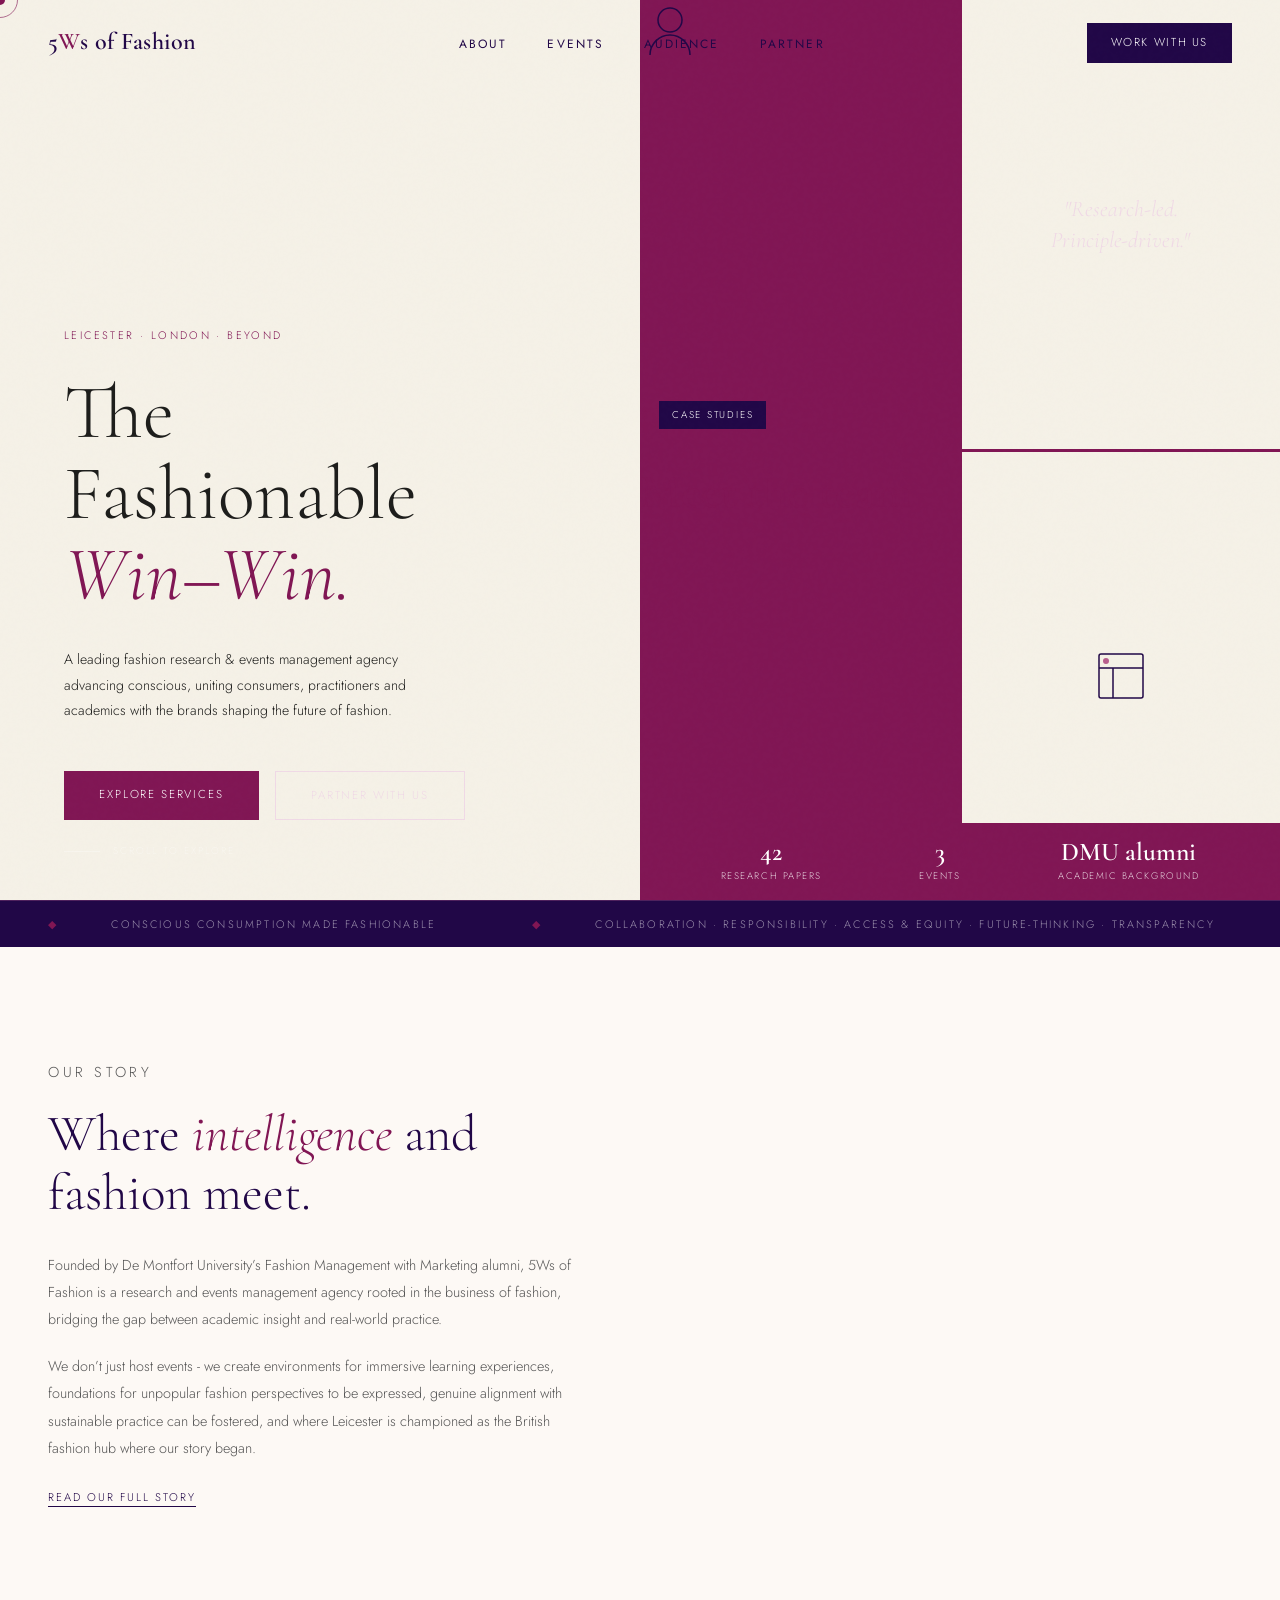
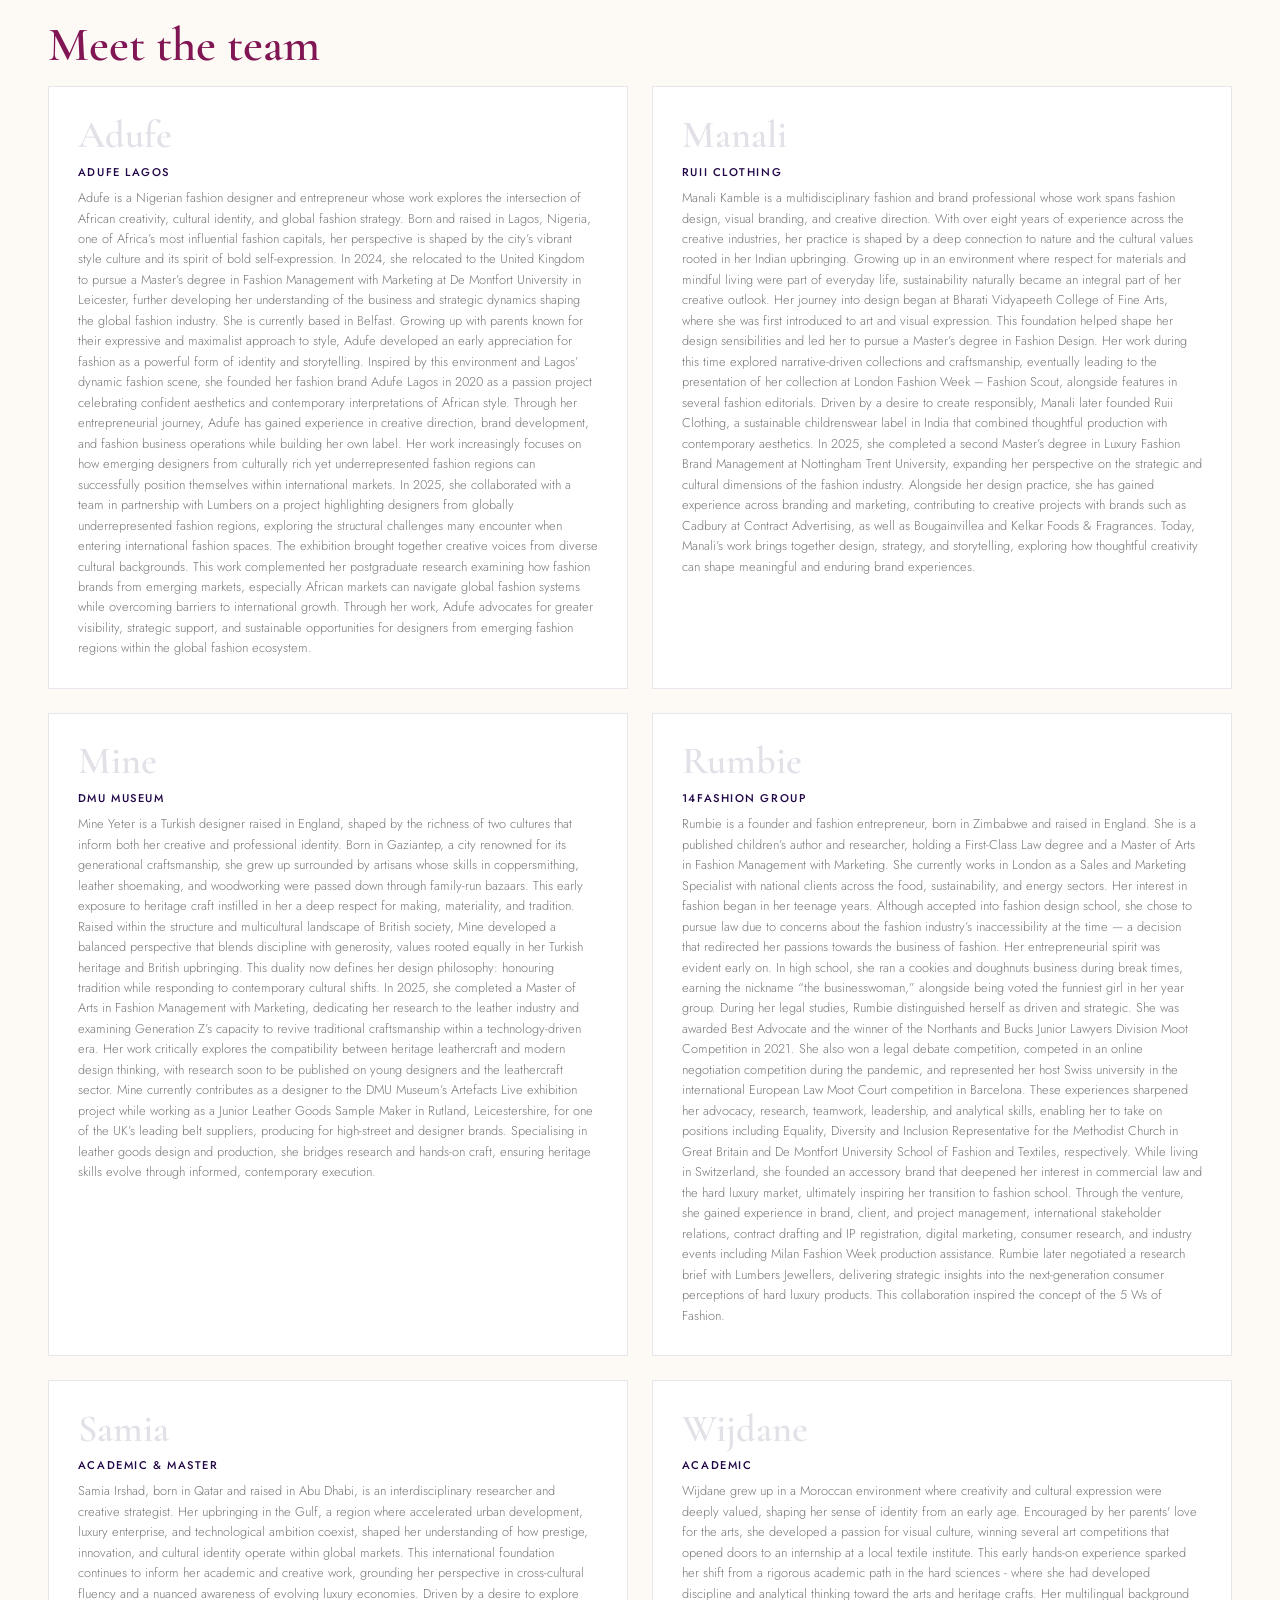
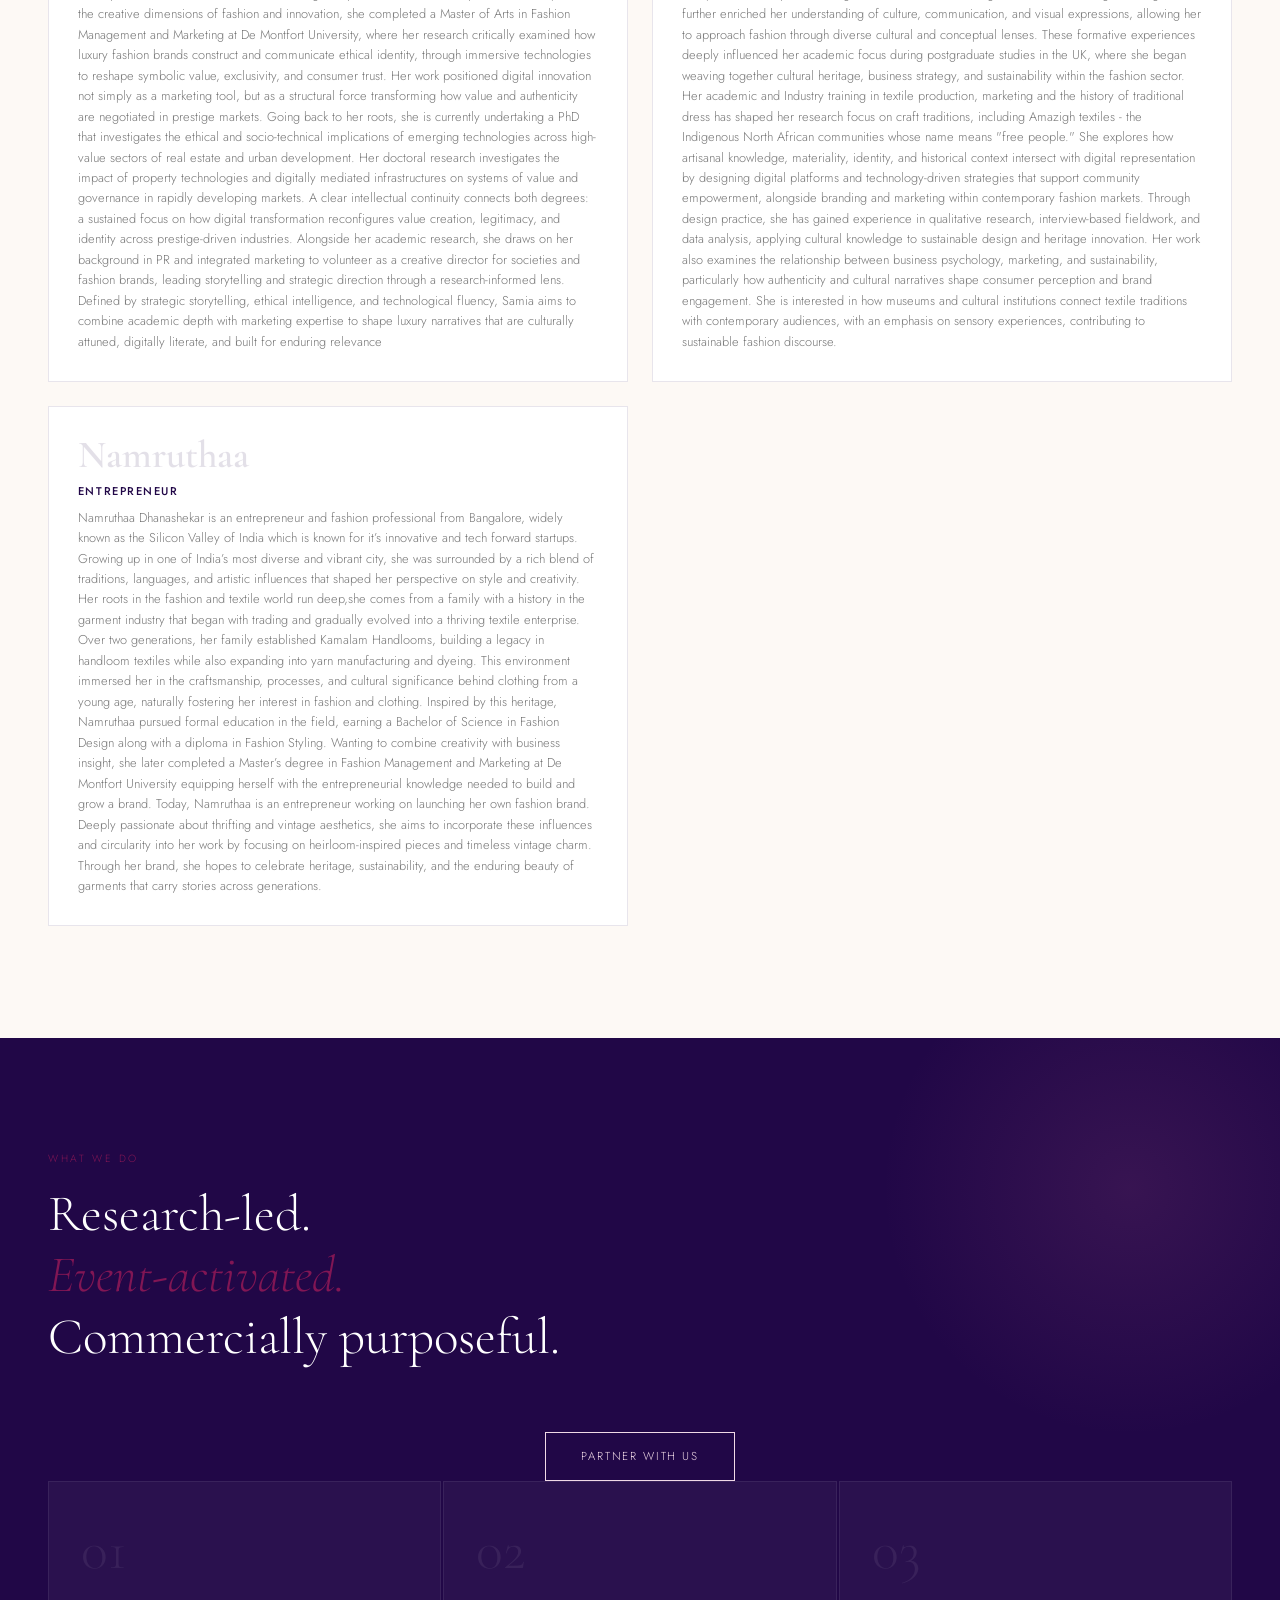
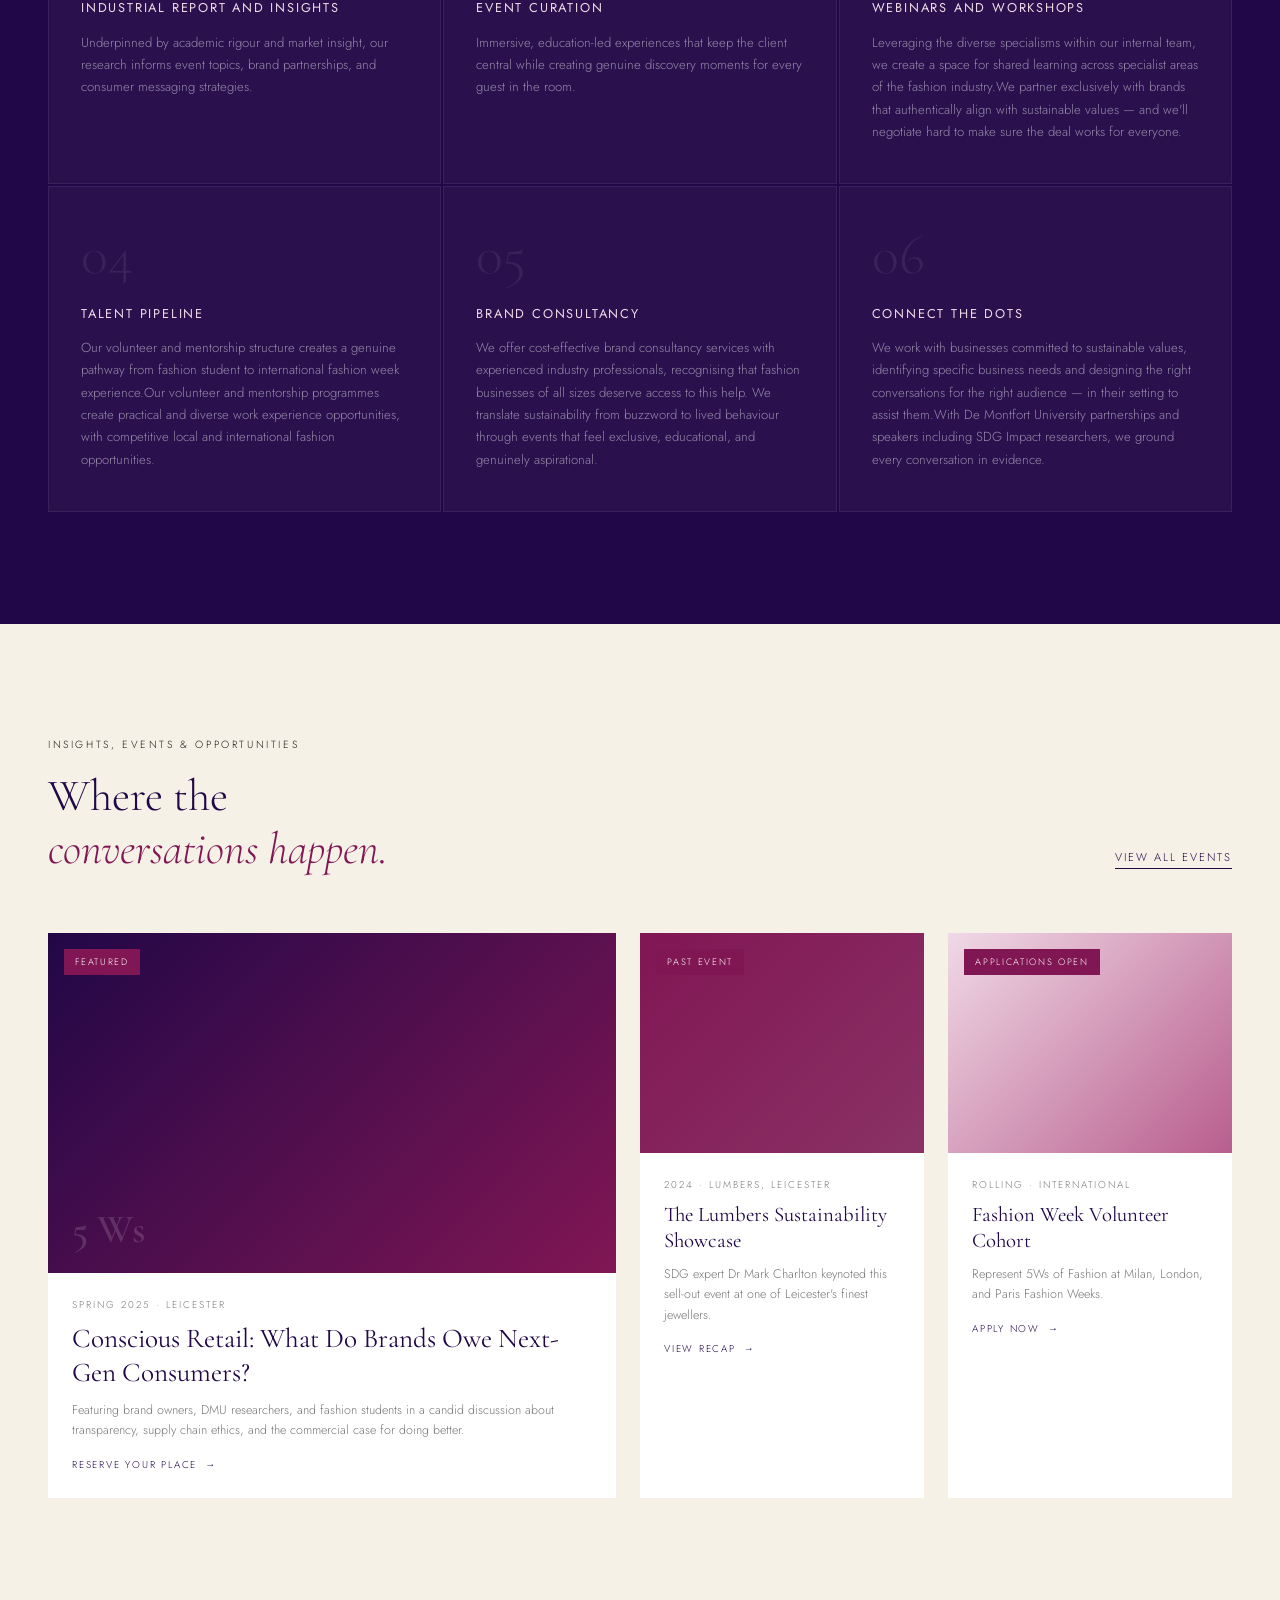
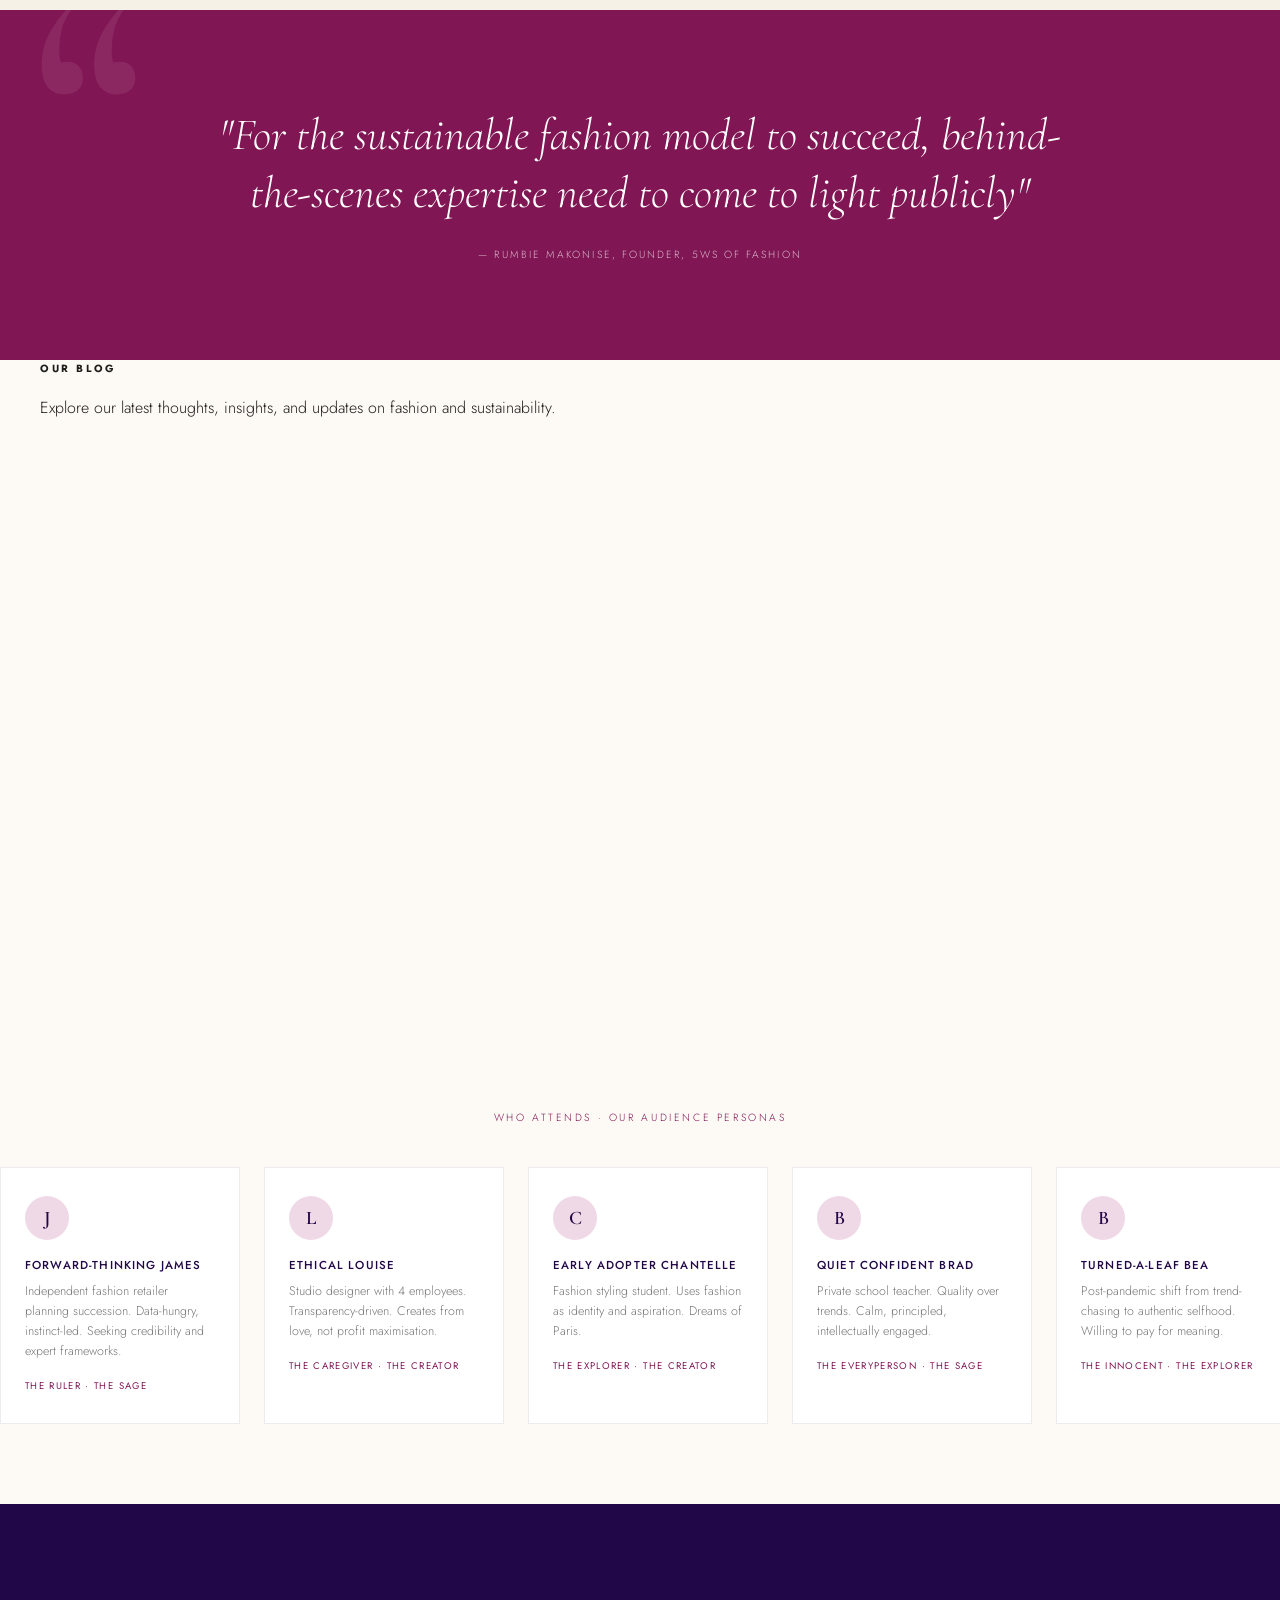
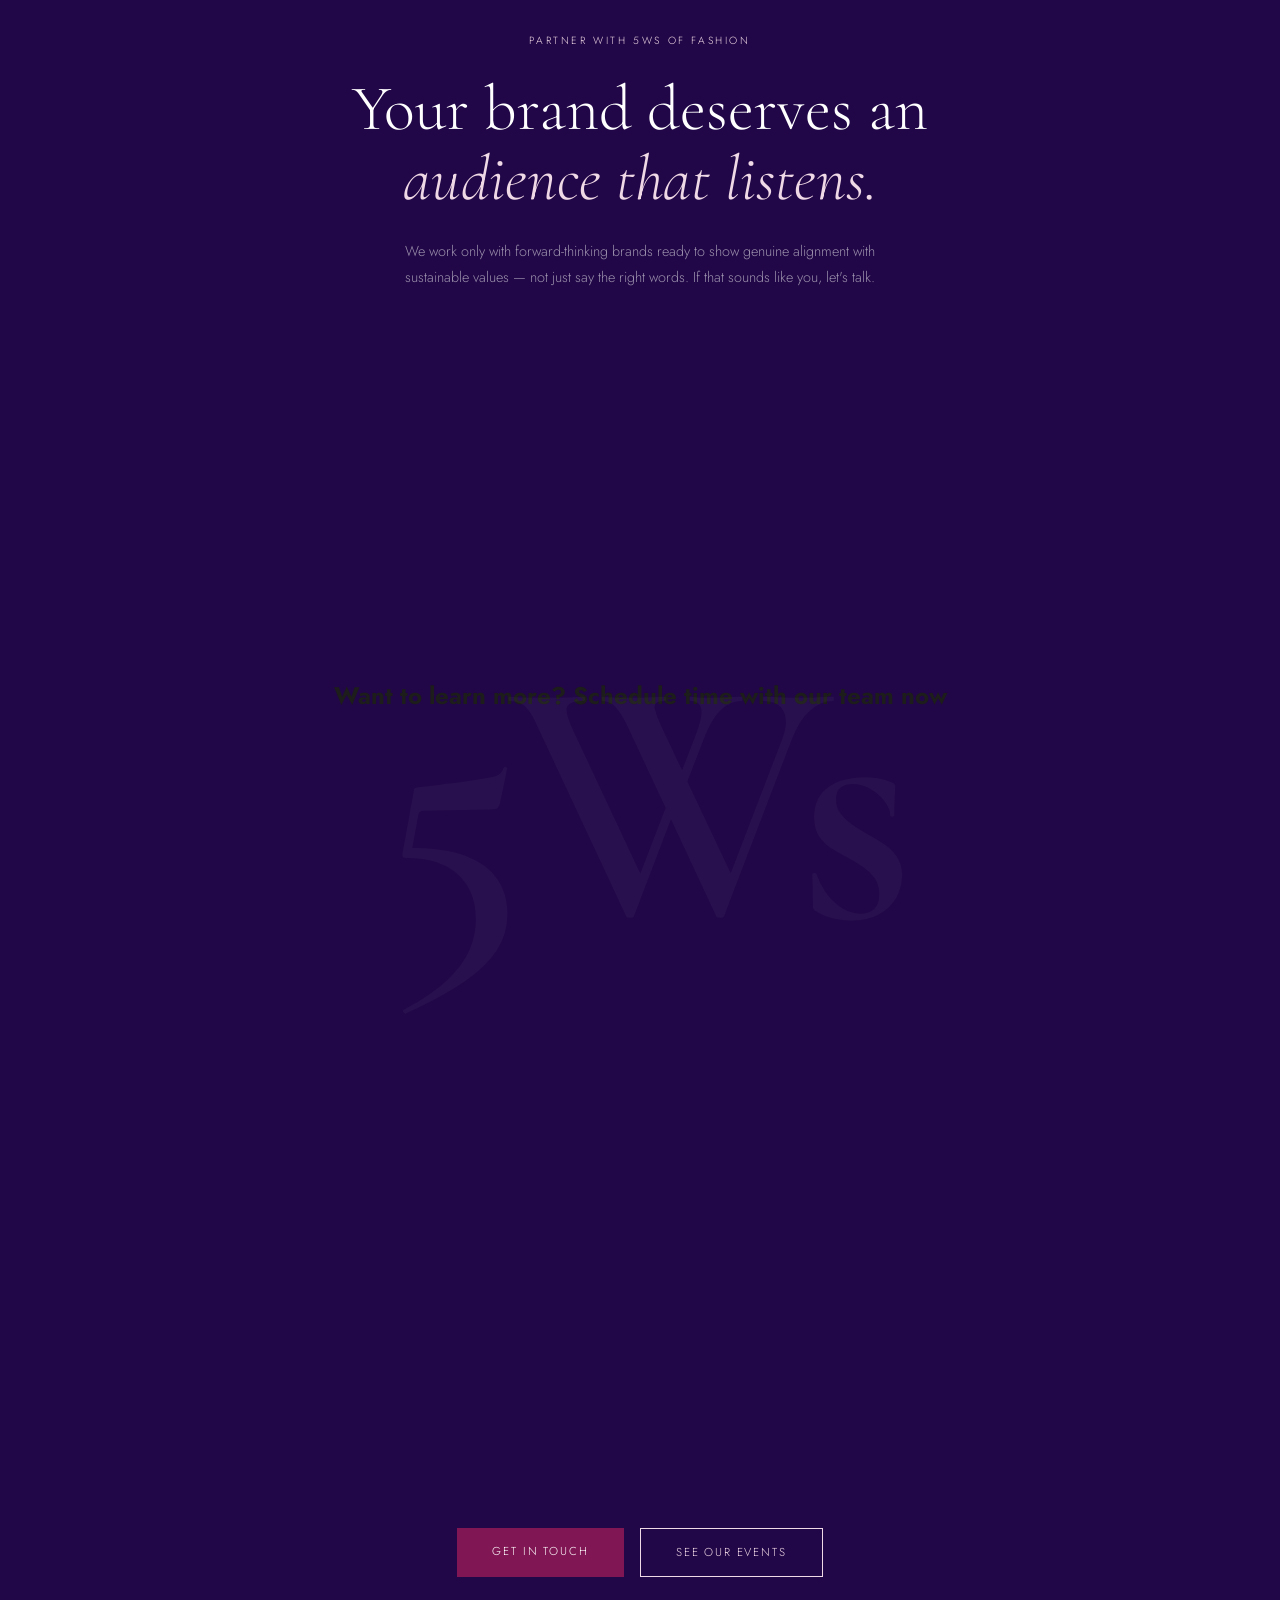
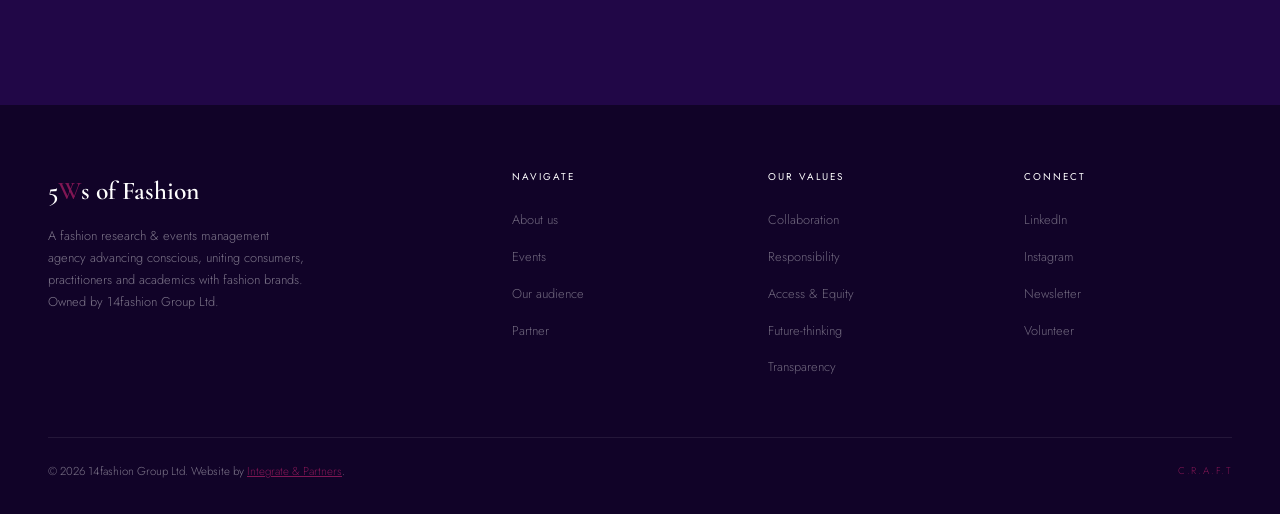
==== index.html @ 310a1c56 "-ADDED: index with images" ====
<!DOCTYPE html>
<html lang="en">
<head>
<meta charset="UTF-8">
<meta name="viewport" content="width=device-width, initial-scale=1.0">
<title>5Ws of Fashion — The Fashionable Win-Win</title>
<link rel="preconnect" href="https://fonts.googleapis.com">
<link rel="preconnect" href="https://fonts.gstatic.com" crossorigin>
<link href="https://fonts.googleapis.com/css2?family=Cormorant+Garamond:ital,wght@0,300;0,400;0,600;1,300;1,400;1,600&family=Jost:wght@200;300;400;500&display=swap" rel="stylesheet">

<style>
  /* ─── TOKENS ─────────────────────────────────────────── */
  :root {
    --navy:   #210747;
    --pink:   #811654;
    --blush:  #f0d9e6;
    --cream:  #f5f1e7;
    --ivory:  #fdf9f5;
    --charcoal: #1d1d1b;
    --mid:    #7a7a7a;
    --white:  #ffffff;

    --font-display: 'Cormorant Garamond', Georgia, serif;
    --font-body:    'Jost', sans-serif;

    --ease-out: cubic-bezier(0.16, 1, 0.3, 1);
  }

  /* ─── RESET & BASE ───────────────────────────────────── */
  *, *::before, *::after { box-sizing: border-box; margin: 0; padding: 0; }
  html { scroll-behavior: smooth; }

  body {
    background: var(--ivory);
    color: var(--charcoal);
    font-family: var(--font-body);
    font-weight: 300;
    line-height: 1.7;
    overflow-x: hidden;
  }

  /* ─── CURSOR ─────────────────────────────────────────── */
  body { cursor: none; }
  .cursor {
    position: fixed; top: 0; left: 0; pointer-events: none; z-index: 9999;
    width: 10px; height: 10px; border-radius: 50%;
    background: var(--pink);
    transform: translate(-50%,-50%);
    transition: transform 0.08s var(--ease-out), width 0.3s, height 0.3s, background 0.3s;
  }
  .cursor-ring {
    position: fixed; top: 0; left: 0; pointer-events: none; z-index: 9998;
    width: 36px; height: 36px; border-radius: 50%;
    border: 1px solid var(--pink);
    transform: translate(-50%,-50%);
    transition: transform 0.22s var(--ease-out), width 0.3s, height 0.3s, opacity 0.3s;
    opacity: 0.6;
  }
  a:hover ~ .cursor, button:hover ~ .cursor { width: 20px; height: 20px; }

  /* ─── NAV ────────────────────────────────────────────── */
  nav {
    position: fixed; top: 0; left: 0; right: 0; z-index: 100;
    display: flex; align-items: center; justify-content: space-between;
    padding: 1.4rem 3rem;
    background: transparent;
    transition: background 0.5s, padding 0.4s;
  }
  nav.scrolled {
    background: rgba(247,243,238,0.92);
    backdrop-filter: blur(12px);
    padding: 1rem 3rem;
    border-bottom: 1px solid rgba(184,94,142,0.12);
  }
  .nav-logo {
    font-family: var(--font-display);
    font-size: 1.5rem;
    font-weight: 600;
    color: var(--navy);
    letter-spacing: 0.02em;
    text-decoration: none;
    cursor: none;
  }
  .nav-logo span { color: var(--pink); }
  .nav-links {
    display: flex; gap: 2.5rem; list-style: none;
  }
  .nav-links a {
    font-size: 0.75rem;
    font-weight: 400;
    letter-spacing: 0.18em;
    text-transform: uppercase;
    color: var(--navy);
    text-decoration: none;
    cursor: none;
    position: relative;
    padding-bottom: 2px;
  }
  .nav-links a::after {
    content: '';
    position: absolute; bottom: 0; left: 0;
    width: 0; height: 1px;
    background: var(--pink);
    transition: width 0.35s var(--ease-out);
  }
  .nav-links a:hover::after { width: 100%; }
  .nav-cta {
    font-size: 0.72rem; letter-spacing: 0.14em; text-transform: uppercase;
    color: var(--white); background: var(--navy);
    padding: 0.65rem 1.5rem;
    border: none; cursor: none;
    transition: background 0.3s;
    text-decoration: none;
  }
  .nav-cta:hover { background: var(--pink); }

  /* ─── HERO ───────────────────────────────────────────── */
  .hero {
    min-height: 100svh;
    display: grid;
    grid-template-columns: 1fr 1fr;
    position: relative;
    overflow: hidden;
  }

  .hero-left {
    background: var(--cream);
    display: flex; flex-direction: column;
    justify-content: flex-end;
    padding: 6rem 4rem 5rem;
    position: relative;
    overflow: hidden;
  }
  /*.hero-left::before {
    content: '';
    position: absolute; top: -60px; right: -60px;
    width: 340px; height: 340px; border-radius: 50%;
    background: rgba(184,94,142,0.22);
    pointer-events: none;
  }
  .hero-left::after {
    content: '';
    position: absolute; bottom: 120px; left: -40px;
    width: 200px; height: 200px; border-radius: 50%;
    background: var(--cream);
    pointer-events: none;
  }*/

  .hero-tag {
    font-size: 0.68rem; letter-spacing: 0.22em; text-transform: uppercase;
    color: var(--pink); margin-bottom: 1.8rem;
    opacity: 0; animation: fadeUp 0.9s 0.3s var(--ease-out) forwards;
  }

  .hero-headline {
    font-family: var(--font-display);
    font-size: clamp(3.2rem, 6vw, 5.5rem);
    font-weight: 300;
    line-height: 1.05;
    color: var(--charcoal);
    margin-bottom: 2rem;
    opacity: 0; animation: fadeUp 0.9s 0.5s var(--ease-out) forwards;
  }
  .hero-headline em {
    font-style: italic; color: var(--pink);
    display: block;
  }

  .hero-desc {
    font-size: 0.88rem; color: var(--charcoal);
    max-width: 360px; line-height: 1.8;
    margin-bottom: 3rem;
    opacity: 0; animation: fadeUp 0.9s 0.7s var(--ease-out) forwards;
  }

  .hero-btns {
    display: flex; gap: 1rem;
    opacity: 0; animation: fadeUp 0.9s 0.9s var(--ease-out) forwards;
  }
  .btn-primary {
    background: var(--pink); color: var(--white);
    padding: 0.85rem 2.2rem;
    font-size: 0.72rem; letter-spacing: 0.16em; text-transform: uppercase;
    border: none; cursor: none;
    transition: background 0.3s, transform 0.2s;
    text-decoration: none; display: inline-block;
  }
  .btn-primary:hover { background: #a0427a; transform: translateY(-2px); }
  .btn-ghost {
    background: transparent; color: var(--blush);
    padding: 0.85rem 2.2rem;
    font-size: 0.72rem; letter-spacing: 0.16em; text-transform: uppercase;
    border: 1px solid var(--blush); cursor: none;
    transition: border-color 0.3s, color 0.3s;
    text-decoration: none; display: inline-block;
  }
  .btn-ghost:hover { border-color: var(--pink); color: var(--pink); }

  .hero-scroll-hint {
    position: absolute; bottom: 2.5rem; left: 4rem;
    display: flex; align-items: center; gap: 0.8rem;
    font-size: 0.62rem; letter-spacing: 0.2em; text-transform: uppercase;
    color: rgba(255,255,255,0.4);
    opacity: 0; animation: fadeUp 0.8s 1.3s var(--ease-out) forwards;
  }
  .scroll-line {
    width: 36px; height: 1px; background: rgba(255,255,255,0.3);
    position: relative; overflow: hidden;
  }
  .scroll-line::after {
    content: '';
    position: absolute; top: 0; left: -100%;
    width: 100%; height: 100%; background: var(--pink);
    animation: scrollLine 1.8s 1.5s ease-in-out infinite;
  }
  @keyframes scrollLine {
    0% { left: -100%; } 50% { left: 0; } 100% { left: 100%; }
  }

  /* Hero right — editorial photo collage */
  .hero-right {
    background: var(--pink);
    position: relative;
    overflow: hidden;
    display: grid;
    grid-template-rows: 1fr 1fr;
    grid-template-columns: 1fr 1fr;
    gap: 3px;
  }
  .hero-photo {
    overflow: hidden; position: relative;
  }
  .hero-photo img {
    width: 100%; height: 100%; object-fit: cover;
    transition: transform 0.8s var(--ease-out);
  }
  .hero-photo:hover img { transform: scale(1.04); }

  /* Overlay tag on one of the hero photos */
  .hero-photo-tag {
    position: absolute; bottom: 1.2rem; left: 1.2rem;
    background: var(--navy);
    color: var(--white);
    font-size: 0.62rem; letter-spacing: 0.18em; text-transform: uppercase;
    padding: 0.35rem 0.8rem;
    pointer-events: none;
  }

  /* Stat strip across hero-right */
  .hero-stats-strip {
    position: absolute; bottom: 0; left: 0; right: 0;
    background: var(--pink);
    display: flex; justify-content: space-around;
    padding: 1rem 2rem;
    z-index: 10;
    opacity: 0; animation: fadeUp 0.8s 1.1s var(--ease-out) forwards;
  }
  .stat-item { text-align: center; }
  .stat-num {
    font-family: var(--font-display);
    font-size: 1.6rem; font-weight: 600; color: var(--white);
    line-height: 1;
  }
  .stat-label {
    font-size: 0.6rem; letter-spacing: 0.16em; text-transform: uppercase;
    color: rgba(255,255,255,0.8); margin-top: 0.2rem;
  }

  /* ─── TICKER ─────────────────────────────────────────── */
  .ticker-wrap {
    background: var(--navy); padding: 0.85rem 0;
    overflow: hidden; border-top: 1px solid rgba(184,94,142,0.3);
  }
  .ticker {
    display: flex; gap: 0;
    animation: ticker 28s linear infinite;
    width: max-content;
  }
  .ticker-item {
    white-space: nowrap;
    font-size: 0.68rem; letter-spacing: 0.2em; text-transform: uppercase;
    color: rgba(255,255,255,0.55);
    padding: 0 3rem;
  }
  .ticker-item span { color: var(--pink); margin-right: 3rem; }
  @keyframes ticker { 0% { transform: translateX(0); } 100% { transform: translateX(-50%); } }

  /* ─── ABOUT / CRAFT VALUES ───────────────────────────── */
  .section { padding: 7rem 3rem; }
  .section-inner { max-width: 1200px; margin: 0 auto; }

  .section-label {
    font-size: 0.65rem; letter-spacing: 0.25em; text-transform: uppercase;
    color: var(--charcoal); margin-bottom: 1rem;
  }

  .about-grid {
    display: grid; grid-template-columns: 1fr 1fr;
    gap: 6rem; align-items: center;
  }
  .about-text h2 {
    font-family: var(--font-display);
    font-size: clamp(2.4rem, 4vw, 3.6rem);
    font-weight: 300; line-height: 1.15;
    color: var(--navy); margin-bottom: 1.8rem;
  }
  .about-text h2 em { font-style: italic; color: var(--pink); }
  .about-text p {
    font-size: 0.9rem; color: #555; line-height: 1.9;
    margin-bottom: 1.2rem;
  }
  .about-link {
    font-size: 0.7rem; letter-spacing: 0.18em; text-transform: uppercase;
    color: var(--navy); text-decoration: none; cursor: none;
    border-bottom: 1px solid var(--navy); padding-bottom: 1px;
    transition: color 0.3s, border-color 0.3s;
  }
  .about-link:hover { color: var(--pink); border-color: var(--pink); }

  /* CRAFT pillars */
  .craft-pillars {
    display: grid; grid-template-columns: 1fr 1fr; gap: 1.5rem;
  }
  .craft-pill {
    padding: 1.8rem;
    border: 1px solid rgba(33,7,71,0.1);
    position: relative; overflow: hidden;
    transition: border-color 0.3s, transform 0.3s;
    background: var(--white);
  }
  .craft-pill::before {
    content: '';
    position: absolute; top: 0; left: 0;
    width: 3px; height: 100%;
    background: var(--pink);
    transform: scaleY(0); transform-origin: top;
    transition: transform 0.4s var(--ease-out);
  }
  .craft-pill:hover { border-color: var(--pink); transform: translateY(-4px); }
  .craft-pill:hover::before { transform: scaleY(1); }
  .craft-letter {
    font-family: var(--font-display);
    font-size: 2.4rem; font-weight: 600;
    color: var(--navy); opacity: 0.12;
    line-height: 1;
    margin-bottom: 0.5rem;
  }
  .craft-title {
    font-size: 0.7rem; letter-spacing: 0.14em; text-transform: uppercase;
    color: var(--navy); margin-bottom: 0.4rem; font-weight: 500;
  }
  .craft-desc {
    font-size: 0.8rem; color: #777; line-height: 1.6;
  }

  /* ─── WHAT WE DO (dark section) ──────────────────────── */
  .dark-section {
    background: var(--navy);
    padding: 7rem 3rem;
    position: relative; overflow: hidden;
  }
  .dark-section::before {
    content: '';
    position: absolute; top: -100px; right: -100px;
    width: 500px; height: 500px; border-radius: 50%;
    background: radial-gradient(circle, rgba(184,94,142,0.15) 0%, transparent 70%);
    pointer-events: none;
  }
  .dark-inner { max-width: 1200px; margin: 0 auto; }
  .dark-section .section-label { color: var(--pink); }

  .dark-section h2 {
    font-family: var(--font-display);
    font-size: clamp(2.2rem, 4vw, 3.5rem);
    font-weight: 300; color: var(--white);
    margin-bottom: 4rem; max-width: 600px; line-height: 1.2;
  }
  .dark-section h2 em { font-style: italic; color: var(--pink); }

  .services-grid {
    display: grid; grid-template-columns: repeat(3, 1fr); gap: 2px;
  }
  .service-card {
    background: rgba(255,255,255,0.04);
    padding: 2.5rem 2rem;
    border: 1px solid rgba(255,255,255,0.07);
    transition: background 0.3s;
    position: relative; overflow: hidden;
    cursor: none;
  }
  .service-card:hover { background: rgba(184,94,142,0.12); }
  .service-num {
    font-family: var(--font-display);
    font-size: 3.5rem; font-weight: 300;
    color: rgba(255,255,255,0.07); line-height: 1;
    margin-bottom: 1.2rem;
  }
  .service-title {
    font-size: 0.8rem; letter-spacing: 0.14em; text-transform: uppercase;
    color: var(--blush); margin-bottom: 0.8rem; font-weight: 400;
  }
  .service-desc {
    font-size: 0.82rem; color: rgba(255,255,255,0.5); line-height: 1.7;
  }

  /* ─── EVENTS SECTION ─────────────────────────────────── */
  .events-section { padding: 7rem 3rem; background: var(--cream); }
  .events-inner { max-width: 1200px; margin: 0 auto; }

  .events-header {
    display: flex; justify-content: space-between; align-items: flex-end;
    margin-bottom: 3.5rem;
  }
  .events-header h2 {
    font-family: var(--font-display);
    font-size: clamp(2.2rem, 3.5vw, 3rem);
    font-weight: 300; color: var(--navy); line-height: 1.2;
  }
  .events-header h2 em { font-style: italic; color: var(--pink); }

  .events-grid { display: grid; grid-template-columns: 2fr 1fr 1fr; gap: 1.5rem; }

  .event-card {
    background: var(--white);
    overflow: hidden;
    transition: transform 0.4s var(--ease-out), box-shadow 0.4s;
    cursor: none;
    position: relative;
  }
  .event-card:hover { transform: translateY(-6px); box-shadow: 0 24px 60px rgba(33,7,71,0.12); }
  .event-card-img {
    height: 220px; overflow: hidden;
    background: linear-gradient(135deg, var(--blush) 0%, var(--cream) 100%);
    position: relative;
  }
  .event-card-img img { width: 100%; height: 100%; object-fit: cover; display: block; }

  /* Placeholder gradient images for cards without real photos */
  .event-img-placeholder {
    width: 100%; height: 100%;
    display: flex; align-items: center; justify-content: center;
  }
  .event-img-placeholder svg { opacity: 0.2; }

  .event-card:first-child .event-card-img { height: 340px; }

  .event-badge {
    position: absolute; top: 1rem; left: 1rem;
    background: var(--pink); color: var(--white);
    font-size: 0.58rem; letter-spacing: 0.18em; text-transform: uppercase;
    padding: 0.3rem 0.7rem;
  }
  .event-card-body { padding: 1.5rem; }
  .event-date {
    font-size: 0.62rem; letter-spacing: 0.2em; text-transform: uppercase;
    color: var(--mid); margin-bottom: 0.5rem;
  }
  .event-title {
    font-family: var(--font-display);
    font-size: 1.3rem; font-weight: 400;
    color: var(--navy); margin-bottom: 0.6rem; line-height: 1.25;
  }
  .event-card:first-child .event-title { font-size: 1.7rem; }
  .event-desc {
    font-size: 0.78rem; color: #777; line-height: 1.65;
    margin-bottom: 1rem;
  }
  .event-link {
    font-size: 0.62rem; letter-spacing: 0.18em; text-transform: uppercase;
    color: var(--navy); text-decoration: none; cursor: none;
    display: flex; align-items: center; gap: 0.5rem;
    transition: color 0.3s;
  }
  .event-link::after { content: '→'; transition: transform 0.3s; }
  .event-link:hover { color: var(--pink); }
  .event-link:hover::after { transform: translateX(4px); }

  /* ─── AUDIENCE / QUOTE STRIP ─────────────────────────── */
  .quote-section {
    padding: 6rem 3rem;
    background: var(--pink);
    text-align: center;
    position: relative; overflow: hidden;
  }
  .quote-section::before {
    content: '\201C';
    font-family: var(--font-display);
    font-size: 20rem; font-weight: 600;
    color: rgba(255,255,255,0.08);
    position: absolute; top: -4rem; left: 2rem;
    line-height: 1; pointer-events: none;
  }
  .quote-text {
    font-family: var(--font-display);
    font-size: clamp(1.8rem, 3.5vw, 2.8rem);
    font-weight: 300; font-style: italic;
    color: var(--white); max-width: 860px;
    margin: 0 auto 1.5rem; line-height: 1.3;
  }
  .quote-attr {
    font-size: 0.65rem; letter-spacing: 0.2em; text-transform: uppercase;
    color: rgba(255,255,255,0.7);
  }

  /* ─── AUDIENCE PERSONAS MARQUEE ──────────────────────── */
  .personas-section { padding: 5rem 0; overflow: hidden; background: var(--ivory); }
  .personas-label {
    font-size: 0.65rem; letter-spacing: 0.25em; text-transform: uppercase;
    color: var(--pink); text-align: center; margin-bottom: 2.5rem; padding: 0 3rem;
  }
  .personas-track {
    display: flex; gap: 1.5rem;
    animation: personaScroll 22s linear infinite;
    width: max-content;
  }
  .personas-track:hover { animation-play-state: paused; }
  @keyframes personaScroll {
    0% { transform: translateX(0); } 100% { transform: translateX(-50%); }
  }
  .persona-card {
    width: 240px; flex-shrink: 0;
    background: var(--white);
    border: 1px solid rgba(33,7,71,0.08);
    padding: 1.8rem 1.5rem;
    transition: transform 0.3s, border-color 0.3s;
    cursor: none;
  }
  .persona-card:hover { transform: translateY(-4px); border-color: var(--pink); }
  .persona-icon {
    width: 44px; height: 44px; border-radius: 50%;
    background: var(--blush);
    display: flex; align-items: center; justify-content: center;
    font-family: var(--font-display); font-size: 1.2rem; font-weight: 600;
    color: var(--navy); margin-bottom: 1rem;
  }
  .persona-name {
    font-size: 0.72rem; letter-spacing: 0.1em; text-transform: uppercase;
    color: var(--navy); margin-bottom: 0.4rem; font-weight: 500;
  }
  .persona-desc { font-size: 0.78rem; color: #777; line-height: 1.6; }
  .persona-archetype {
    margin-top: 1rem; font-size: 0.6rem; letter-spacing: 0.14em;
    text-transform: uppercase; color: var(--pink); font-weight: 400;
  }

  /* ─── PARTNER CTA ────────────────────────────────────── */
  .cta-section {
    padding: 8rem 3rem;
    background: var(--navy);
    text-align: center; position: relative; overflow: hidden;
  }
  .cta-section::after {
    content: '5Ws';
    font-family: var(--font-display);
    font-size: 22rem; font-weight: 600;
    color: rgba(255,255,255,0.03);
    position: absolute; top: 50%; left: 50%;
    transform: translate(-50%,-50%);
    pointer-events: none; white-space: nowrap;
    letter-spacing: -0.05em;
  }
  .cta-label {
    font-size: 0.65rem; letter-spacing: 0.25em; text-transform: uppercase;
    color: var(--blush); margin-bottom: 1.5rem;
  }
  .cta-h2 {
    font-family: var(--font-display);
    font-size: clamp(2.5rem, 5vw, 4.5rem);
    font-weight: 300; color: var(--white);
    line-height: 1.1; margin-bottom: 1.5rem;
  }
  .cta-h2 em { font-style: italic; color: var(--blush); }
  .cta-desc {
    font-size: 0.9rem; color: rgba(255,255,255,0.55);
    max-width: 520px; margin: 0 auto 3rem; line-height: 1.8;
  }
  .cta-btns { display: flex; justify-content: center; gap: 1rem; }

  /* ─── FOOTER ─────────────────────────────────────────── */
  footer {
    background: #110328;
    padding: 4rem 3rem 2rem;
    color: rgba(255,255,255,0.45);
  }
  .footer-inner { max-width: 1200px; margin: 0 auto; }
  .footer-grid {
    display: grid; grid-template-columns: 2fr 1fr 1fr 1fr;
    gap: 3rem; margin-bottom: 3rem;
  }
  .footer-brand-name {
    font-family: var(--font-display);
    font-size: 1.6rem; font-weight: 600;
    color: var(--white); margin-bottom: 0.8rem;
  }
  .footer-brand-name span { color: var(--pink); }
  .footer-tagline { font-size: 0.8rem; line-height: 1.7; max-width: 260px; }
  .footer-col h4 {
    font-size: 0.62rem; letter-spacing: 0.2em; text-transform: uppercase;
    color: var(--white); margin-bottom: 1.2rem; font-weight: 400;
  }
  .footer-col ul { list-style: none; }
  .footer-col li { margin-bottom: 0.6rem; }
  .footer-col a {
    font-size: 0.8rem; color: rgba(255,255,255,0.4);
    text-decoration: none; cursor: none;
    transition: color 0.3s;
  }
  .footer-col a:hover { color: var(--pink); }
  .footer-bottom {
    border-top: 1px solid rgba(255,255,255,0.08);
    padding-top: 1.5rem;
    display: flex; justify-content: space-between; align-items: center;
  }
  .footer-bottom p { font-size: 0.72rem; }
  .footer-craft {
    font-size: 0.62rem; letter-spacing: 0.18em; text-transform: uppercase;
    color: var(--pink);
  }

  /* ─── KEYFRAMES ──────────────────────────────────────── */
  @keyframes fadeUp {
    from { opacity: 0; transform: translateY(24px); }
    to   { opacity: 1; transform: translateY(0); }
  }

  /* ─── SCROLL REVEAL ──────────────────────────────────── */
  .reveal {
    opacity: 0; transform: translateY(30px);
    transition: opacity 0.8s var(--ease-out), transform 0.8s var(--ease-out);
  }
  .reveal.visible { opacity: 1; transform: translateY(0); }

  /* ─── GRAIN OVERLAY ──────────────────────────────────── */
  body::before {
    content: '';
    position: fixed; inset: 0; z-index: 9990;
    pointer-events: none;
    background-image: url("data:image/svg+xml,%3Csvg viewBox='0 0 200 200' xmlns='http://www.w3.org/2000/svg'%3E%3Cfilter id='noise'%3E%3CfeTurbulence type='fractalNoise' baseFrequency='0.9' numOctaves='4' stitchTiles='stitch'/%3E%3C/filter%3E%3Crect width='100%25' height='100%25' filter='url(%23noise)' opacity='0.03'/%3E%3C/svg%3E");
    opacity: 0.4;
  }
</style>
</head>
<body>

<!-- Custom Cursor -->
<div class="cursor" id="cursor"></div>
<div class="cursor-ring" id="cursorRing"></div>

<!-- ── NAV ──────────────────────────────────────────────── -->
<nav id="nav">
  <a href="#" class="nav-logo">5<span>W</span>s of Fashion</a>
  <ul class="nav-links">
    <li><a href="#about">About</a></li>
    <li><a href="#events">Events</a></li>
    <li><a href="#audience">Audience</a></li>
    <li><a href="#partner">Partner</a></li>
  </ul>
  <a href="#partner" class="nav-cta">Work with us</a>
</nav>

<!-- ── HERO ─────────────────────────────────────────────── -->
<section class="hero" id="top">
  <div class="hero-left">
    <p class="hero-tag">Leicester · London · Beyond</p>
    <h1 class="hero-headline">
      The<br>Fashionable<br><em>Win–Win.</em>
    </h1>
    <p class="hero-desc">A leading fashion research &amp; events management agency advancing conscious, uniting consumers, practitioners and academics with the brands shaping the future of fashion.</p>
    <div class="hero-btns">
      <a href="#events" class="btn-primary">Explore Services</a>
      <a href="#partner" class="btn-ghost">Partner With Us</a>
    </div>
    <div class="hero-scroll-hint">
      <div class="scroll-line"></div>
      Scroll to explore
    </div>
  </div>

  <div class="hero-right">
    <!-- Editorial photo grid — real imagery from 5Ws events represented as styled placeholders -->
    <div class="hero-photo" style="grid-column:1; grid-row:1;">
      <div style="width:100%;height:100%;background-image:url("https://drive.google.com/file/d/15xTl_vnM7HnIgeTHFT3E7DLW0BdpMrX9/preview");display:flex;align-items:center;justify-content:center;">
        <svg width="60" height="60" viewBox="0 0 60 60" fill="none" xmlns="http://www.w3.org/2000/svg"><circle cx="30" cy="20" r="12" stroke="#210747" stroke-width="1.5"/><path d="M10 55c0-11.046 8.954-20 20-20s20 8.954 20 20" stroke="#210747" stroke-width="1.5"/></svg>
      </div>
      <div class="hero-photo-tag">Case Studies</div>
    </div>
    <div class="hero-photo" style="grid-column:2; grid-row:1;">
      <div style="width:100%;height:100%;background:linear-gradient(160deg,var(--cream) 0%, var(--cream) 100%);display:flex;align-items:center;justify-content:center;">
        <p style="font-family:'Cormorant Garamond',serif;font-size:1.4rem;color:var(--blush);text-align:center;padding:1rem;font-style:italic;line-height:1.4;">"Research-led.<br>Principle-driven."</p>
      </div>
    </div>
    <div class="hero-photo" style="grid-column:1; grid-row:2;">
      <div style="width:100%;height:100%;background-image:url("https://drive.google.com/file/d/163c2ylUYZjrhkw1Y4t2b9693Z9Fanmyb/view?usp=sharing");display:flex;align-items:center;justify-content:center;">
        <p style="font-family:'Cormorant Garamond',serif;font-size:3rem;color: var(--pink);font-weight:600;">Meet the team</p>
      </div>
    </div>
    <div class="hero-photo" style="grid-column:2; grid-row:2;">
      <div style="width:100%;height:100%;background:linear-gradient(160deg,var(--cream) 0%,var(--cream) 100%);display:flex;align-items:center;justify-content:center;">
        <svg width="60" height="60" viewBox="0 0 60 60" fill="none" xmlns="http://www.w3.org/2000/svg"><rect x="8" y="8" width="44" height="44" rx="2" stroke="#210747" stroke-width="1.5"/><path d="M8 22h44M22 22v30" stroke="#210747" stroke-width="1.5"/><circle cx="15" cy="15" r="3" fill="#b85e8e"/></svg>
      </div>
      <div class="hero-photo-tag">Events Agency</div>
    </div>

    <!-- Stats strip -->
    <div class="hero-stats-strip">
      <div class="stat-item">
        <div class="stat-num">42</div>
        <div class="stat-label">Research papers</div>
      </div>
      <div class="stat-item">
        <div class="stat-num">3</div>
        <div class="stat-label">Events</div>
      </div>
      <div class="stat-item">
        <div class="stat-num">DMU alumni</div>
        <div class="stat-label">Academic background</div>
      </div>
    </div>
  </div>
</section>

<!-- ── TICKER ────────────────────────────────────────────── -->
<div class="ticker-wrap">
  <div class="ticker">
    <span class="ticker-item"><span>◆</span> Conscious Consumption Made Fashionable</span>
    <span class="ticker-item"><span>◆</span> Collaboration · Responsibility · Access &amp; Equity · Future-thinking · Transparency</span>
    <span class="ticker-item"><span>◆</span> London · Milan · Leicester · Paris</span>
    <span class="ticker-item"><span>◆</span> The Fashionable Win-Win</span>
    <span class="ticker-item"><span>◆</span> Conscious Consumption Made Fashionable</span>
    <span class="ticker-item"><span>◆</span> Collaboration · Responsibility · Access &amp; Equity · Future-thinking · Transparency</span>
    <span class="ticker-item"><span>◆</span> London · Milan · Leicester · Paris</span>
    <span class="ticker-item"><span>◆</span> The Fashionable Win-Win</span>
  </div>
</div>

<!-- ── MEET THE TEAM & SPECIALIST AREAS ─────────────────────────────────────── -->
<section class="section" id="about">
  <div class="section-inner">
    <div class="about-grid">
      <div class="about-text reveal">
        <p class="section-label">Our Story</p>
        <h2>Where <em>intelligence</em> and fashion meet.</h2>
        <p>Founded by De Montfort University’s Fashion Management with Marketing alumni, 5Ws of Fashion is a research and events management agency rooted in the business of fashion, bridging the gap between academic insight and real-world practice.
        </p><p>We don’t just host events - we create environments for immersive learning experiences, foundations for unpopular fashion perspectives to be expressed, genuine alignment with sustainable practice can be fostered, and where Leicester is championed as the British fashion hub where our story began.</p>
        <a href="#blog" class="about-link">Read our full story</a>
      </div>
      <div class="reveal"></div>
        <p style="font-family:'Cormorant Garamond',serif;font-size:3rem;color: var(--pink);font-weight:600;">Meet the team</p>
      </div>
      <div class="craft-pillars reveal">
        <div class="craft-pill">
          <div class="craft-letter">Adufe</div>
          <div class="craft-title">Adufe Lagos</div>
          <div class="craft-desc">Adufe is a Nigerian fashion designer and entrepreneur whose work explores the intersection of African creativity, cultural identity, and global fashion strategy. Born and raised in Lagos, Nigeria, one of Africa’s most influential fashion capitals, her perspective is shaped by the city’s vibrant style culture and its spirit of bold self-expression. In 2024, she relocated to the United Kingdom to pursue a Master’s degree in Fashion Management with Marketing at De Montfort University in Leicester, further developing her understanding of the business and strategic dynamics shaping the global fashion industry. She is currently based in Belfast.
            Growing up with parents known for their expressive and maximalist approach to style, Adufe developed an early appreciation for fashion as a powerful form of identity and storytelling. Inspired by this environment and Lagos’ dynamic fashion scene, she founded her fashion brand Adufe Lagos in 2020 as a passion project celebrating confident aesthetics and contemporary interpretations of African style.
            Through her entrepreneurial journey, Adufe has gained experience in creative direction, brand development, and fashion business operations while building her own label. Her work increasingly focuses on how emerging designers from culturally rich yet underrepresented fashion regions can successfully position themselves within international markets.
            In 2025, she collaborated with a team in partnership with Lumbers on a project highlighting designers from globally underrepresented fashion regions, exploring the structural challenges many encounter when entering international fashion spaces. The exhibition brought together creative voices from diverse cultural backgrounds. This work complemented her postgraduate research examining how fashion brands from emerging markets, especially African markets can navigate global fashion systems while overcoming barriers to international growth.
            Through her work, Adufe advocates for greater visibility, strategic support, and sustainable opportunities for designers from emerging fashion regions within the global fashion ecosystem.</div>
        </div>
        <div class="craft-pill">
          <div class="craft-letter">Manali</div>
          <div class="craft-title">Ruii Clothing</div>
          <div class="craft-desc">Manali Kamble is a multidisciplinary fashion and brand professional whose work spans fashion design, visual branding, and creative direction. With over eight years of experience across the creative industries, her practice is shaped by a deep connection to nature and the cultural values rooted in her Indian upbringing. Growing up in an environment where respect for materials and mindful living were part of everyday life, sustainability naturally became an integral part of her creative outlook.
            Her journey into design began at Bharati Vidyapeeth College of Fine Arts, where she was first introduced to art and visual expression. This foundation helped shape her design sensibilities and led her to pursue a Master’s degree in Fashion Design. Her work during this time explored narrative-driven collections and craftsmanship, eventually leading to the presentation of her collection at London Fashion Week – Fashion Scout, alongside features in several fashion editorials. Driven by a desire to create responsibly, Manali later founded Ruii Clothing, a sustainable childrenswear label in India that combined thoughtful production with contemporary aesthetics. In 2025, she completed a second Master’s degree in Luxury Fashion Brand Management at Nottingham Trent University, expanding her perspective on the strategic and cultural dimensions of the fashion industry. Alongside her design practice, she has gained experience across branding and marketing, contributing to creative projects with brands such as Cadbury at Contract Advertising, as well as Bougainvillea and Kelkar Foods & Fragrances. Today, Manali’s work brings together design, strategy, and storytelling, exploring how thoughtful creativity can shape meaningful and enduring brand experiences.</div>
        </div>
        <div class="craft-pill">
          <div class="craft-letter">Mine</div>
          <div class="craft-title">DMU Museum</div>
          <div class="craft-desc">Mine Yeter is a Turkish designer raised in England, shaped by the richness of two cultures that inform both her creative and professional identity. Born in Gaziantep, a city renowned for its generational craftsmanship, she grew up surrounded by artisans whose skills in coppersmithing, leather shoemaking, and woodworking were passed down through family-run bazaars. This early exposure to heritage craft instilled in her a deep respect for making, materiality, and tradition. Raised within the structure and multicultural landscape of British society, Mine developed a balanced perspective that blends discipline with generosity, values rooted equally in her Turkish heritage and British upbringing. This duality now defines her design philosophy: honouring tradition while responding to contemporary cultural shifts. In 2025, she completed a Master of Arts in Fashion Management with Marketing, dedicating her research to the leather industry and examining Generation Z’s capacity to revive traditional craftsmanship within a technology-driven era. Her work critically explores the compatibility between heritage leathercraft and modern design thinking, with research soon to be published on young designers and the leathercraft sector. Mine currently contributes as a designer to the DMU Museum’s Artefacts Live exhibition project while working as a Junior Leather Goods Sample Maker in Rutland, Leicestershire, for one of the UK’s leading belt suppliers, producing for high-street and designer brands. Specialising in leather goods design and production, she bridges research and hands-on craft, ensuring heritage skills evolve through informed, contemporary execution. </div>
        </div>
        <div class="craft-pill">
          <div class="craft-letter">Rumbie</div>
          <div class="craft-title">14fashion Group</div>
          <div class="craft-desc">Rumbie is a founder and fashion entrepreneur, born in Zimbabwe and raised in England. She is a published children’s author and researcher, holding a First-Class Law degree and a Master of Arts in Fashion Management with Marketing. She currently works in London as a Sales and Marketing Specialist with national clients across the food, sustainability, and energy sectors.
            Her interest in fashion began in her teenage years. Although accepted into fashion design school, she chose to pursue law due to concerns about the fashion industry’s inaccessibility at the time — a decision that redirected her passions towards the business of fashion. Her entrepreneurial spirit was evident early on. In high school, she ran a cookies and doughnuts business during break times, earning the nickname “the businesswoman,” alongside being voted the funniest girl in her year group.
            During her legal studies, Rumbie distinguished herself as driven and strategic. She was awarded Best Advocate and the winner of the Northants and Bucks Junior Lawyers Division Moot Competition in 2021. She also won a legal debate competition, competed in an online negotiation competition during the pandemic, and represented her host Swiss university in the international European Law Moot Court competition in Barcelona. These experiences sharpened her advocacy, research, teamwork, leadership, and analytical skills, enabling her to take on positions including Equality, Diversity and Inclusion Representative for the Methodist Church in Great Britain and De Montfort University School of Fashion and Textiles, respectively.
            While living in Switzerland, she founded an accessory brand that deepened her interest in commercial law and the hard luxury market, ultimately inspiring her transition to fashion school. Through the venture, she gained experience in brand, client, and project management, international stakeholder relations, contract drafting and IP registration, digital marketing, consumer research, and industry events including Milan Fashion Week production assistance. Rumbie later negotiated a research brief with Lumbers Jewellers, delivering strategic insights into the next-generation consumer perceptions of hard luxury products. This collaboration inspired the concept of the 5 Ws of Fashion.</div>
        </div>
        <div class="craft-pill">
          <div class="craft-letter">Samia</div>
          <div class="craft-title">Academic &amp; Master</div>
          <div class="craft-desc">Samia Irshad, born in Qatar and raised in Abu Dhabi, is an interdisciplinary researcher and creative strategist. Her upbringing in the Gulf, a region where accelerated urban development, luxury enterprise, and technological ambition coexist, shaped her understanding of how prestige, innovation, and cultural identity operate within global markets. This international foundation continues to inform her academic and creative work, grounding her perspective in cross-cultural fluency and a nuanced awareness of evolving luxury economies.
            Driven by a desire to explore the creative dimensions of fashion and innovation, she completed a Master of Arts in Fashion Management and Marketing at De Montfort University, where her research critically examined how luxury fashion brands construct and communicate ethical identity, through immersive technologies to reshape symbolic value, exclusivity, and consumer trust. Her work positioned digital innovation not simply as a marketing tool, but as a structural force transforming how value and authenticity are negotiated in prestige markets.
            Going back to her roots, she is currently undertaking a PhD that investigates the ethical and socio-technical implications of emerging technologies across high-value sectors of real estate and urban development. Her doctoral research investigates the impact of property technologies and digitally mediated infrastructures on systems of value and governance in rapidly developing markets. A clear intellectual continuity connects both degrees: a sustained focus on how digital transformation reconfigures value creation, legitimacy, and identity across prestige-driven industries.
            Alongside her academic research, she draws on her background in PR and integrated marketing to volunteer as a creative director for societies and fashion brands, leading storytelling and strategic direction through a research-informed lens. Defined by strategic storytelling, ethical intelligence, and technological fluency, Samia aims to combine academic depth with marketing expertise to shape luxury narratives that are culturally attuned, digitally literate, and built for enduring relevance</div>
        </div>
        <div class="craft-pill">
          <div class="craft-letter">Wijdane</div>
          <div class="craft-title">Academic</div>
          <div class="craft-desc">Wijdane grew up in a Moroccan environment where creativity and cultural expression were deeply valued, shaping her sense of identity from an early age. Encouraged by her parents' love for the arts, she developed a passion for visual culture, winning several art competitions that opened doors to an internship at a local textile institute. This early hands-on experience sparked her shift from a rigorous academic path in the hard sciences - where she had developed discipline and analytical thinking toward the arts and heritage crafts. Her multilingual background further enriched her understanding of culture, communication, and visual expressions, allowing her to approach fashion through diverse cultural and conceptual lenses. These formative experiences deeply influenced her academic focus during postgraduate studies in the UK, where she began weaving together cultural heritage, business strategy, and sustainability within the fashion sector.
            Her academic and Industry training in textile production, marketing and the history of traditional dress has shaped her research focus on craft traditions, including Amazigh textiles - the Indigenous North African communities whose name means "free people." She explores how artisanal knowledge, materiality, identity, and historical context intersect with digital representation by designing digital platforms and technology-driven strategies that support community empowerment, alongside branding and marketing within contemporary fashion markets. Through design practice, she has gained experience in qualitative research, interview-based fieldwork, and data analysis, applying cultural knowledge to sustainable design and heritage innovation.
            Her work also examines the relationship between business psychology, marketing, and sustainability, particularly how authenticity and cultural narratives shape consumer perception and brand engagement. She is interested in how museums and cultural institutions connect textile traditions with contemporary audiences, with an emphasis on sensory experiences, contributing to sustainable fashion discourse.</div>
        </div>
        <div class="craft-pill">
          <div class="craft-letter">Namruthaa</div>
          <div class="craft-title">Entrepreneur</div>
          <div class="craft-desc">Namruthaa Dhanashekar is an entrepreneur and fashion professional from Bangalore, widely known as the Silicon Valley of India which is known for it’s innovative and tech forward startups. Growing up in one of India’s most diverse and vibrant city, she was surrounded by a rich blend of traditions, languages, and artistic influences that shaped her perspective on style and creativity. Her roots in the fashion and textile world run deep,she comes from a family with a history in the garment industry that began with trading and gradually evolved into a thriving textile enterprise. Over two generations, her family established Kamalam Handlooms, building a legacy in handloom textiles while also expanding into yarn manufacturing and dyeing. This environment immersed her in the craftsmanship, processes, and cultural significance behind clothing from a young age, naturally fostering her interest in fashion and clothing. Inspired by this heritage, Namruthaa pursued formal education in the field, earning a Bachelor of Science in Fashion Design along with a diploma in Fashion Styling. Wanting to combine creativity with business insight, she later completed a Master’s degree in Fashion Management and Marketing at De Montfort University equipping herself with the entrepreneurial knowledge needed to build and grow a brand. Today, Namruthaa is an entrepreneur working on launching her own fashion brand. Deeply passionate about thrifting and vintage aesthetics, she aims to incorporate these influences and circularity into her work by focusing on heirloom-inspired pieces and timeless vintage charm. Through her brand, she hopes to celebrate heritage, sustainability, and the enduring beauty of garments that carry stories across generations.</div>
      </div>
    </div>
  </div>
</section>

<!-- ── WHAT WE DO ────────────────────────────────────────── -->
<section class="dark-section">
  <div class="dark-inner">
    <p class="section-label">What We Do</p>
    <h2>Research-led.<br><em>Event-activated.</em><br>Commercially purposeful.</h2>
    <div class="cta-btns reveal">
      <a href="#partner" class="btn-ghost">Partner With Us</a>
    </div>
    <div class="services-grid reveal">
      <div class="service-card">
        <div class="service-num">01</div>
        <div class="service-title">Industrial Report and Insights</div>
        <div class="service-desc">Underpinned by academic rigour and market insight, our research informs event topics, brand partnerships, and consumer messaging strategies.</div>
      </div>
      <div class="service-card">
        <div class="service-num">02</div>
        <div class="service-title">Event Curation</div>
        <div class="service-desc">Immersive, education-led experiences that keep the client central while creating genuine discovery moments for every guest in the room.</div>
      </div>
      <div class="service-card">
        <div class="service-num">03</div>
        <div class="service-title">Webinars and Workshops</div>
        <div class="service-desc">Leveraging the diverse specialisms within our internal team, we create a space for shared learning across specialist areas of the fashion industry.We partner exclusively with brands that authentically align with sustainable values — and we'll negotiate hard to make sure the deal works for everyone.</div>
      </div>
      <div class="service-card">
        <div class="service-num">04</div>
        <div class="service-title">Talent Pipeline</div>
        <div class="service-desc">Our volunteer and mentorship structure creates a genuine pathway from fashion student to international fashion week experience.Our volunteer and mentorship programmes create practical and diverse work experience opportunities, with competitive local and international fashion opportunities.</div>
      </div>
      <div class="service-card">
        <div class="service-num">05</div>
        <div class="service-title">Brand Consultancy</div>
        <div class="service-desc">We offer cost-effective brand consultancy services with experienced industry professionals, recognising that fashion businesses of all sizes deserve access to this help. We translate sustainability from buzzword to lived behaviour through events that feel exclusive, educational, and genuinely aspirational.</div>
      </div>
      <div class="service-card">
        <div class="service-num">06</div>
        <div class="service-title">Connect the Dots</div>
        <div class="service-desc">We work with businesses committed to sustainable values, identifying specific business needs and designing the right conversations for the right audience — in their setting to assist them.With De Montfort University partnerships and speakers including SDG Impact researchers, we ground every conversation in evidence.</div>
      </div>
    </div>
  </div>
</section>

<!-- ── SERVICES ────────────────────────────────────────────── -->
<section class="events-section" id="events">
  <div class="events-inner">
    <div class="events-header reveal">
      <div>
        <p class="section-label">Insights,  Events &amp; Opportunities</p>
        <h2>Where the<br><em>conversations happen.</em></h2>
      </div>
      <a href="#" class="about-link" style="color:var(--navy);margin-bottom:0.5rem;">View all events</a>
    </div>

    <div class="events-grid reveal">
      <!-- Feature event -->
      <div class="event-card">
        <div class="event-card-img" style="background:linear-gradient(135deg,#210747 0%,var(--pink) 100%);">
          <div class="event-badge">Featured</div>
          <div style="position:absolute;bottom:1.5rem;left:1.5rem;right:1.5rem;">
            <p style="font-family:'Cormorant Garamond',serif;font-size:2.5rem;color:rgba(255,255,255,0.15);font-weight:600;line-height:1;">5 Ws</p>
          </div>
        </div>
        <div class="event-card-body">
          <p class="event-date">Spring 2025 · Leicester</p>
          <h3 class="event-title">Conscious Retail: What Do Brands Owe Next-Gen Consumers?</h3>
          <p class="event-desc">Featuring brand owners, DMU researchers, and fashion students in a candid discussion about transparency, supply chain ethics, and the commercial case for doing better.</p>
          <a href="#" class="event-link">Reserve your place</a>
        </div>
      </div>

      <!-- Secondary events -->
      <div class="event-card">
        <div class="event-card-img" style="background:linear-gradient(135deg,var(--pink) 0%,#8a3266 100%);">
          <div class="event-badge">Past Event</div>
        </div>
        <div class="event-card-body">
          <p class="event-date">2024 · Lumbers, Leicester</p>
          <h3 class="event-title">The Lumbers Sustainability Showcase</h3>
          <p class="event-desc">SDG expert Dr Mark Charlton keynoted this sell-out event at one of Leicester's finest jewellers.</p>
          <a href="#" class="event-link">View recap</a>
        </div>
      </div>

      <div class="event-card">
        <div class="event-card-img" style="background:linear-gradient(135deg,#f0d9e6 0%,#b85e8e 100%);">
          <div class="event-badge">Applications Open</div>
        </div>
        <div class="event-card-body">
          <p class="event-date">Rolling · International</p>
          <h3 class="event-title">Fashion Week Volunteer Cohort</h3>
          <p class="event-desc">Represent 5Ws of Fashion at Milan, London, and Paris Fashion Weeks.</p>
          <a href="#" class="event-link">Apply now</a>
        </div>
      </div>
    </div>
  </div>
</section>

<!-- ── QUOTE ─────────────────────────────────────────────── -->
<section class="quote-section">
  <p class="quote-text">"For the sustainable fashion model to succeed, behind-the-scenes expertise need to come to light publicly"</p>
  <p class="quote-attr">— Rumbie Makonise, Founder, 5Ws of Fashion</p>
</section>

<!-- ── BLOG SECTION ───────────────────────────────────────── -->
<section class="blog-section" id="blog">
  <div class="section-inner">
    <h2 class="section-label">Our Blog</h2>
    <p>Explore our latest thoughts, insights, and updates on fashion and sustainability.</p>
    <iframe 
      src="https://rootedinopulence.wordpress.com" 
      style="width: 100%; height: 600px; border: none;" 
      title="Rooted in Opulence Blog">
    </iframe>
  </div>
</section>

<!-- ── AUDIENCE PERSONAS ──────────────────────────────────── -->
<section class="personas-section" id="audience">
  <p class="personas-label">Who attends · Our audience personas</p>
  <div class="personas-track">
    <!-- Set 1 -->
    <div class="persona-card">
      <div class="persona-icon">J</div>
      <div class="persona-name">Forward-thinking James</div>
      <div class="persona-desc">Independent fashion retailer planning succession. Data-hungry, instinct-led. Seeking credibility and expert frameworks.</div>
      <div class="persona-archetype">The Ruler · The Sage</div>
    </div>
    <div class="persona-card">
      <div class="persona-icon">L</div>
      <div class="persona-name">Ethical Louise</div>
      <div class="persona-desc">Studio designer with 4 employees. Transparency-driven. Creates from love, not profit maximisation.</div>
      <div class="persona-archetype">The Caregiver · The Creator</div>
    </div>
    <div class="persona-card">
      <div class="persona-icon">C</div>
      <div class="persona-name">Early Adopter Chantelle</div>
      <div class="persona-desc">Fashion styling student. Uses fashion as identity and aspiration. Dreams of Paris.</div>
      <div class="persona-archetype">The Explorer · The Creator</div>
    </div>
    <div class="persona-card">
      <div class="persona-icon">B</div>
      <div class="persona-name">Quiet Confident Brad</div>
      <div class="persona-desc">Private school teacher. Quality over trends. Calm, principled, intellectually engaged.</div>
      <div class="persona-archetype">The EveryPerson · The Sage</div>
    </div>
    <div class="persona-card">
      <div class="persona-icon">B</div>
      <div class="persona-name">Turned-a-leaf Bea</div>
      <div class="persona-desc">Post-pandemic shift from trend-chasing to authentic selfhood. Willing to pay for meaning.</div>
      <div class="persona-archetype">The Innocent · The Explorer</div>
    </div>
    <div class="persona-card">
      <div class="persona-icon">A</div>
      <div class="persona-name">Happy-to-talk Alan</div>
      <div class="persona-desc">BD professional in fashion textiles. Relationship-driven, sociable, lifelong learner.</div>
      <div class="persona-archetype">The EveryPerson · The Sage</div>
    </div>
    <!-- Duplicate for seamless loop -->
    <div class="persona-card">
      <div class="persona-icon">J</div>
      <div class="persona-name">Forward-thinking James</div>
      <div class="persona-desc">Independent fashion retailer planning succession. Data-hungry, instinct-led. Seeking credibility and expert frameworks.</div>
      <div class="persona-archetype">The Ruler · The Sage</div>
    </div>
    <div class="persona-card">
      <div class="persona-icon">L</div>
      <div class="persona-name">Ethical Louise</div>
      <div class="persona-desc">Studio designer with 4 employees. Transparency-driven. Creates from love, not profit maximisation.</div>
      <div class="persona-archetype">The Caregiver · The Creator</div>
    </div>
    <div class="persona-card">
      <div class="persona-icon">C</div>
      <div class="persona-name">Early Adopter Chantelle</div>
      <div class="persona-desc">Fashion styling student. Uses fashion as identity and aspiration. Dreams of Paris.</div>
      <div class="persona-archetype">The Explorer · The Creator</div>
    </div>
    <div class="persona-card">
      <div class="persona-icon">B</div>
      <div class="persona-name">Quiet Confident Brad</div>
      <div class="persona-desc">Private school teacher. Quality over trends. Calm, principled, intellectually engaged.</div>
      <div class="persona-archetype">The EveryPerson · The Sage</div>
    </div>
    <div class="persona-card">
      <div class="persona-icon">B</div>
      <div class="persona-name">Turned-a-leaf Bea</div>
      <div class="persona-desc">Post-pandemic shift from trend-chasing to authentic selfhood. Willing to pay for meaning.</div>
      <div class="persona-archetype">The Innocent · The Explorer</div>
    </div>
    <div class="persona-card">
      <div class="persona-icon">A</div>
      <div class="persona-name">Happy-to-talk Alan</div>
      <div class="persona-desc">BD professional in fashion textiles. Relationship-driven, sociable, lifelong learner.</div>
      <div class="persona-archetype">The EveryPerson · The Sage</div>
    </div>
  </div>
</section>

<!-- ── CTA / PARTNER ──────────────────────────────────────── -->
<section class="cta-section" id="partner">
  <p class="cta-label">Partner with 5Ws of Fashion</p>
  <h2 class="cta-h2 reveal">Your brand deserves an<br><em>audience that listens.</em></h2>
  <p class="cta-desc reveal">We work only with forward-thinking brands ready to show genuine alignment with sustainable values — not just say the right words. If that sounds like you, let's talk.</p>
<div class="page-wrapper"><div class="section small top-24px mb0"><div class="container-default _120pad mb0 w-container"><div data-w-id="6d370a8c-07b6-db13-b4f8-71f11b4abe5f" style="transform: translate3d(0px, 0%, 0px) scale3d(1, 1, 1) rotateX(0deg) rotateY(0deg) rotateZ(0deg) skew(0deg, 0deg); opacity: 1; transform-style: preserve-3d;" class="inner-container _515px center"></div></div></div><div class="container-default w-container"><div class="section-divider-wrapper"><div class="divider _0px" style="width: 100%; height: 1px;"></div></div></div><div id="inline" class="section top-0px"><div class="container-default w-container"><div data-w-id="e5be6668-4e3d-ae9d-976b-8160fbdf91b6" class="cta-card cta-v1" style="opacity: 1;"><div id="w-node-e5be6668-4e3d-ae9d-976b-8160fbdf91b9-fbdf91b6" class="inner-container"><h2 class="display-2 mg-bottom-0 center">Want to learn more? Schedule time with our team now</h2></div><div id="w-node-e5be6668-4e3d-ae9d-976b-8160fbdf91bd-fbdf91b6" class="inner-container"><div class="html-embed w-embed w-script"><!-- Calendly inline widget begin -->
<div class="calendly-inline-widget" data-url="https://calendly.com/embed-demo-sales/discovery-call" style="position: relative;min-width:320px;height:700px;" data-processed="true"><div class="calendly-spinner"><div class="calendly-bounce1"></div><div class="calendly-bounce2"></div><div class="calendly-bounce3"></div></div><iframe src="https://calendly.com/embed-demo-sales/discovery-call?embed_domain=www.calendly-embed.com&amp;embed_type=Inline" width="100%" height="100%" frameborder="0" title="Select a Date &amp; Time - Calendly"></iframe></div>
<script type="text/javascript" src="https://assets.calendly.com/assets/external/widget.js" async=""></script>
<style>.calendly-overlay .calendly-popup { max-width: 1105px !important; }</style>
<!-- Calendly inline widget end --></div></div></div></div></div></div>  
<div class="cta-btns reveal">
    <a href="mailto:14fashiongroup@gmail.com" class="btn-primary">Get in touch</a>
    <a href="#events" class="btn-ghost">See our events</a>
  </div>
</section>

<!-- ── FOOTER ─────────────────────────────────────────────── -->
<footer>
  <div class="footer-inner">
    <div class="footer-grid">
      <div>
        <div class="footer-brand-name">5<span>W</span>s of Fashion</div>
        <p class="footer-tagline">A fashion research &amp; events management agency advancing conscious, uniting consumers, practitioners and academics with fashion brands. Owned by 14fashion Group Ltd.</p>
      </div>
      <div class="footer-col">
        <h4>Navigate</h4>
        <ul>
          <li><a href="#about">About us</a></li>
          <li><a href="#events">Events</a></li>
          <li><a href="#audience">Our audience</a></li>
          <li><a href="#partner">Partner</a></li>
        </ul>
      </div>
      <div class="footer-col">
        <h4>Our Values</h4>
        <ul>
          <li><a href="#">Collaboration</a></li>
          <li><a href="#">Responsibility</a></li>
          <li><a href="#">Access &amp; Equity</a></li>
          <li><a href="#">Future-thinking</a></li>
          <li><a href="#">Transparency</a></li>
        </ul>
      </div>
      <div class="footer-col">
        <h4>Connect</h4>
        <ul>
          <li><a href="#">LinkedIn</a></li>
          <li><a href="instagram.com/5wsoffashion">Instagram</a></li>
          <li><a href="rootedinopulence.wordpress.com/">Newsletter</a></li>
          <li><a href="#">Volunteer</a></li>
        </ul>
      </div>
    </div>
    <div class="footer-bottom">
      <p>© 2026 14fashion Group Ltd. Website by <a href="#" style="color:var(--pink);cursor:none;">Integrate &amp; Partners</a>.</p>
      <span class="footer-craft">C.R.A.F.T</span>
    </div>
  </div>
</footer>

<!-- ── JS ────────────────────────────────────────────────── -->
<script>
  // Cursor
  const cursor = document.getElementById('cursor');
  const ring = document.getElementById('cursorRing');
  let mx = 0, my = 0, rx = 0, ry = 0;
  document.addEventListener('mousemove', e => { mx = e.clientX; my = e.clientY; });
  function animateCursor() {
    cursor.style.left = mx + 'px'; cursor.style.top = my + 'px';
    rx += (mx - rx) * 0.12; ry += (my - ry) * 0.12;
    ring.style.left = rx + 'px'; ring.style.top = ry + 'px';
    requestAnimationFrame(animateCursor);
  }
  animateCursor();

  document.querySelectorAll('a, button').forEach(el => {
    el.addEventListener('mouseenter', () => {
      cursor.style.width = '20px'; cursor.style.height = '20px';
      ring.style.width = '54px'; ring.style.height = '54px'; ring.style.opacity = '0.3';
    });
    el.addEventListener('mouseleave', () => {
      cursor.style.width = '10px'; cursor.style.height = '10px';
      ring.style.width = '36px'; ring.style.height = '36px'; ring.style.opacity = '0.6';
    });
  });

  // Nav scroll
  const nav = document.getElementById('nav');
  window.addEventListener('scroll', () => {
    nav.classList.toggle('scrolled', window.scrollY > 60);
  });

  // Scroll reveal
  const reveals = document.querySelectorAll('.reveal');
  const observer = new IntersectionObserver((entries) => {
    entries.forEach((entry, i) => {
      if (entry.isIntersecting) {
        setTimeout(() => entry.target.classList.add('visible'), i * 80);
        observer.unobserve(entry.target);
      }
    });
  }, { threshold: 0.12 });
  reveals.forEach(r => observer.observe(r));
</script>
</body>
</html>
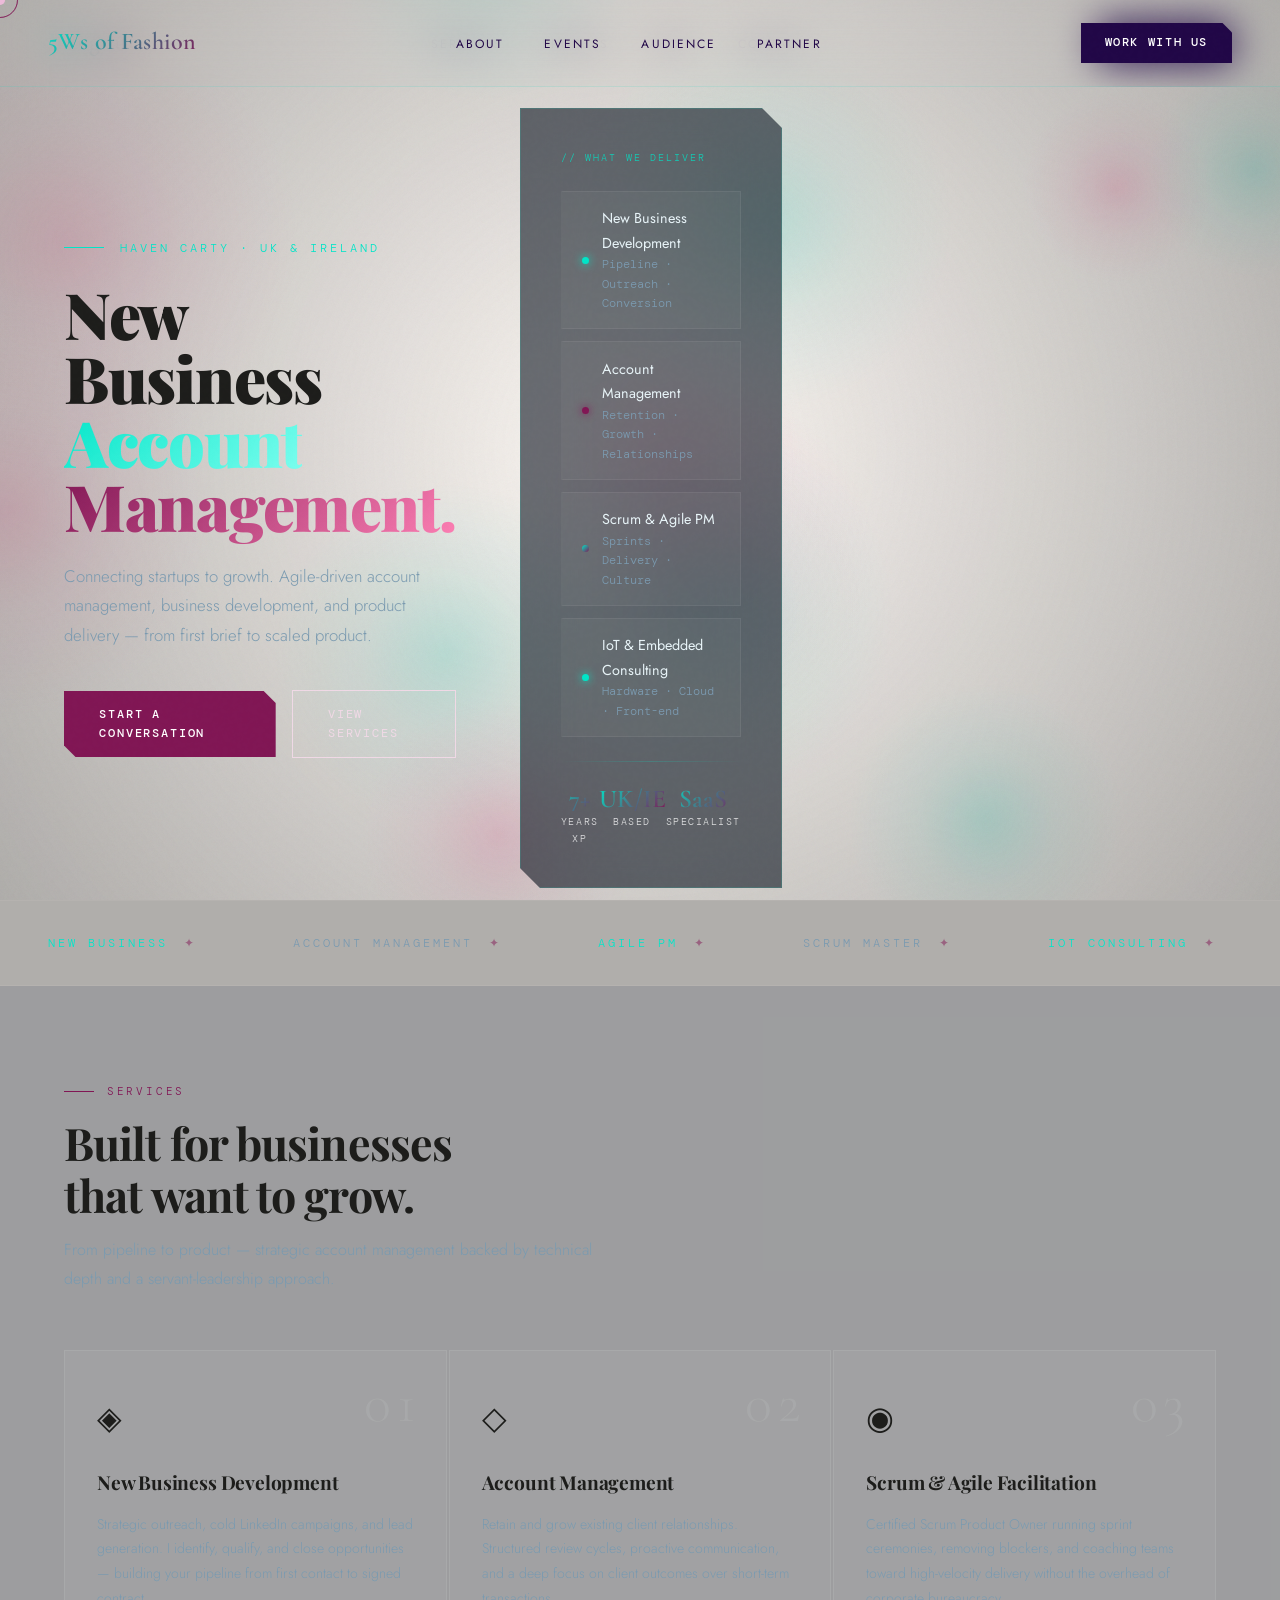
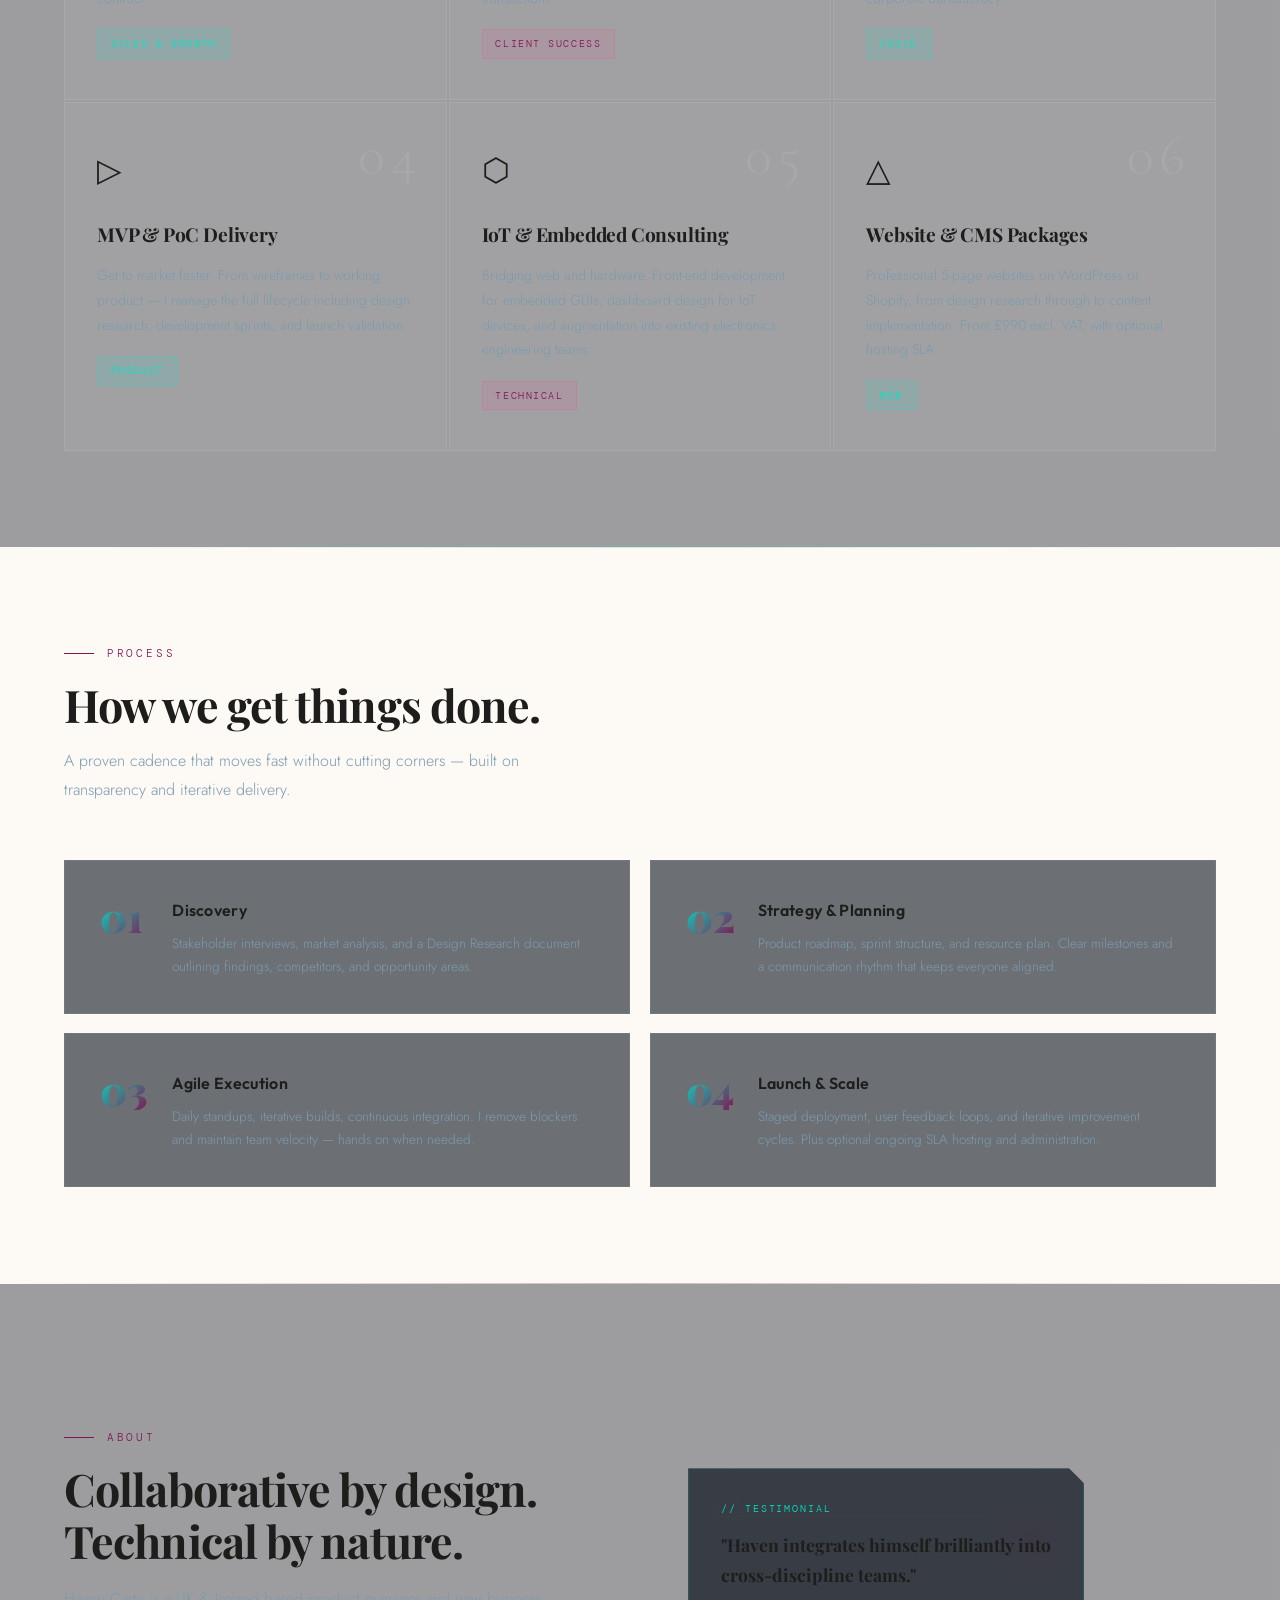
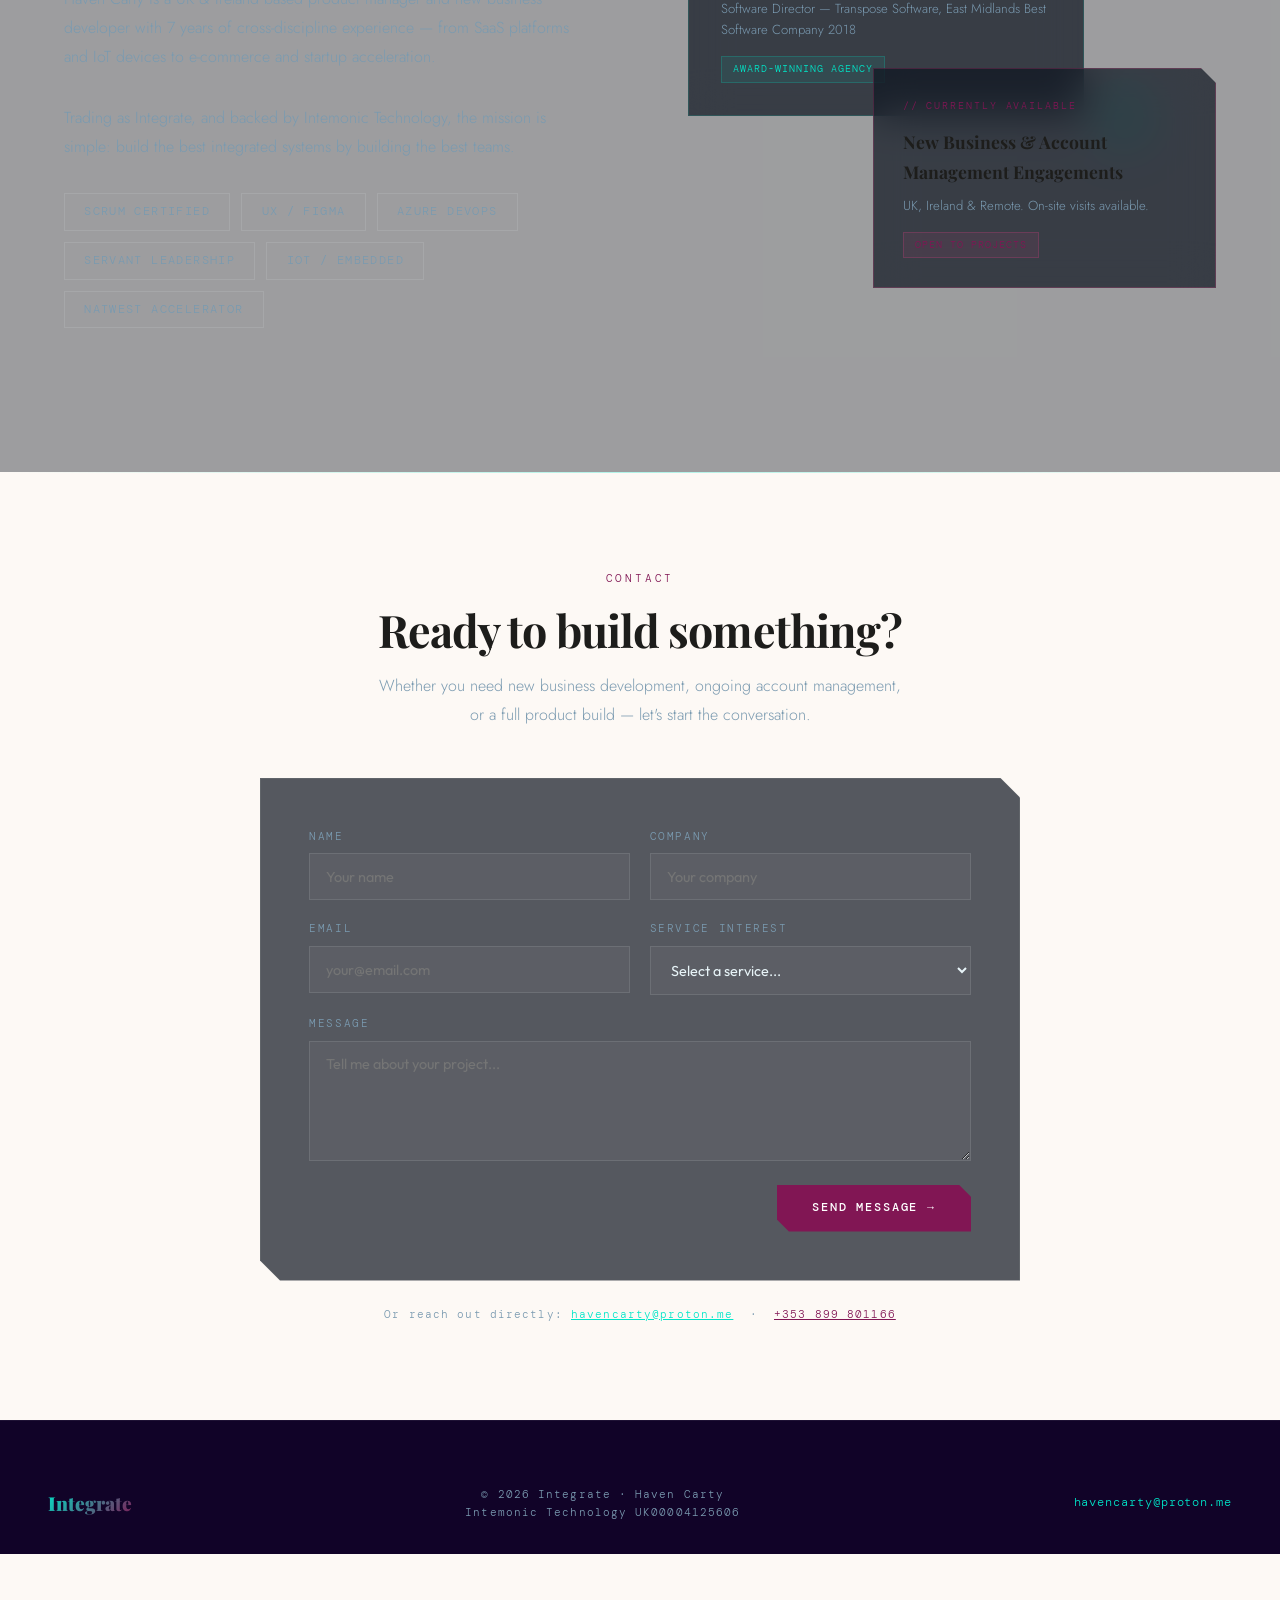
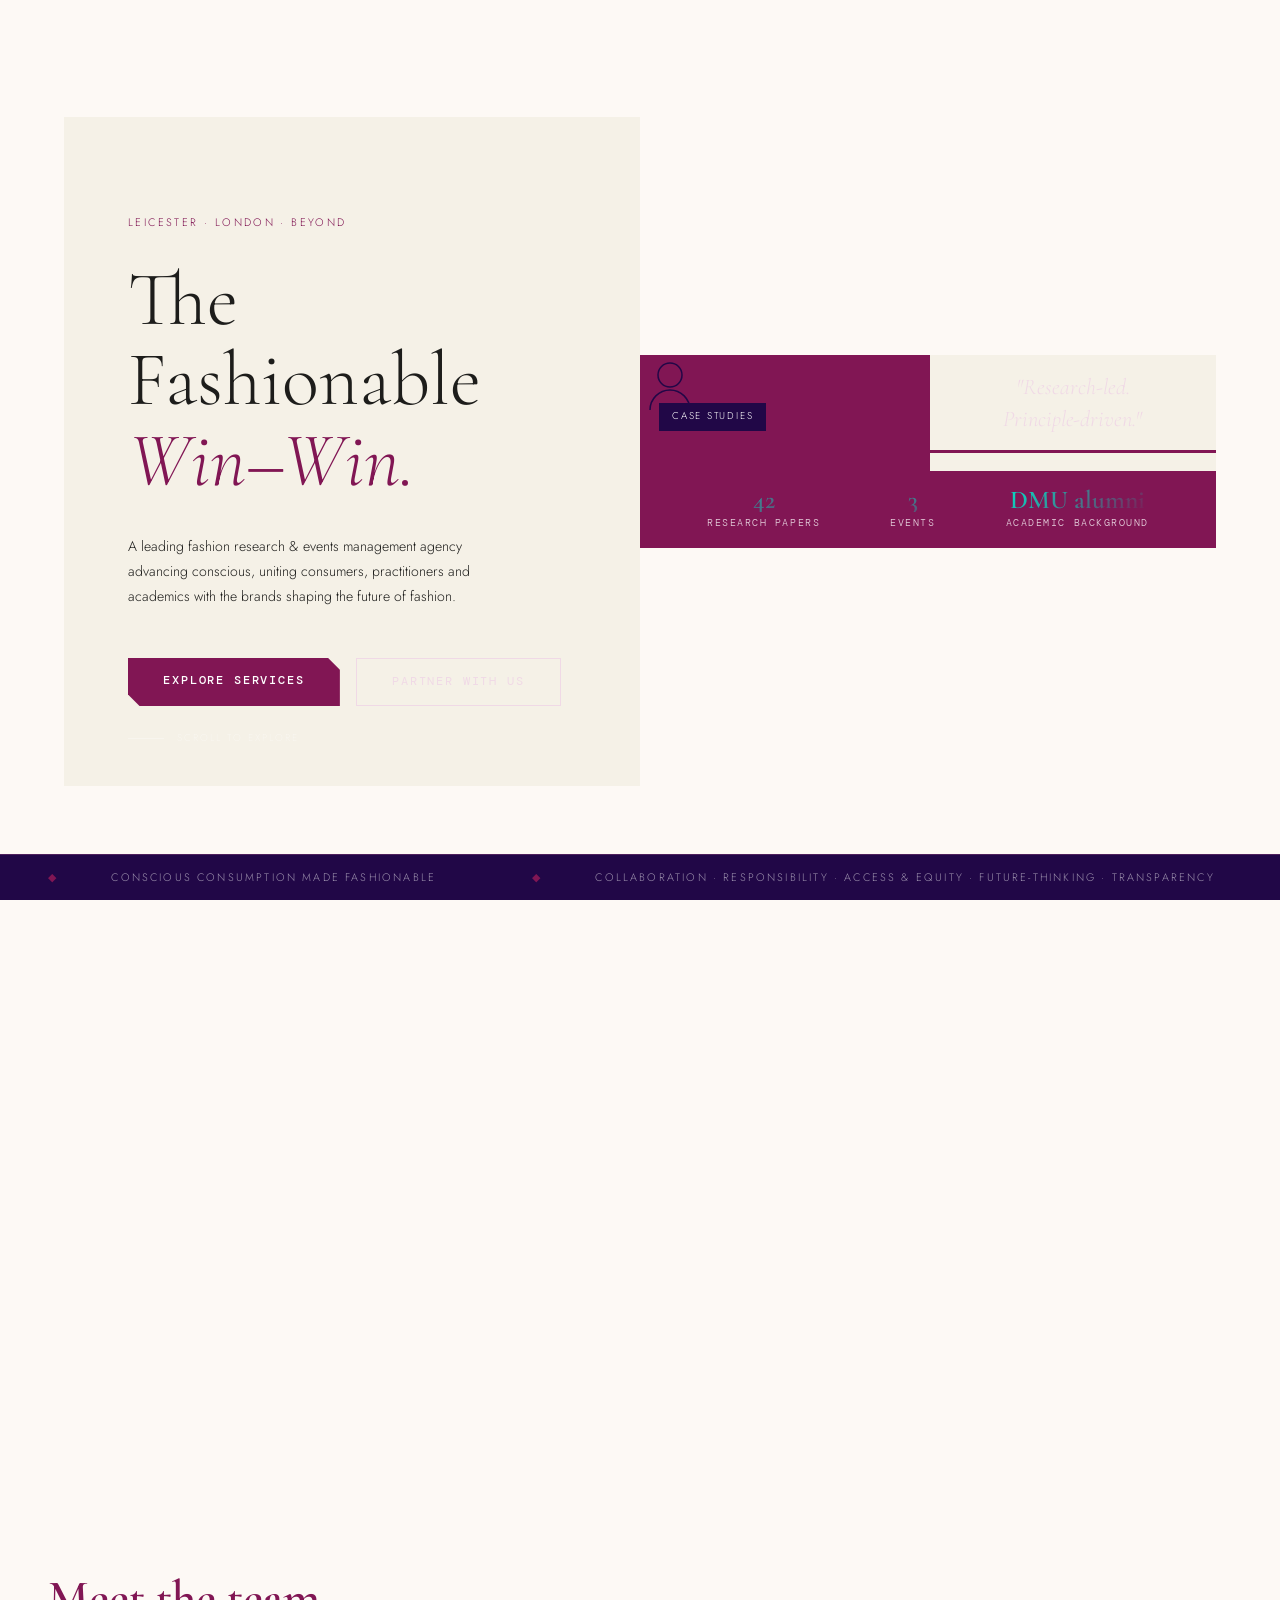
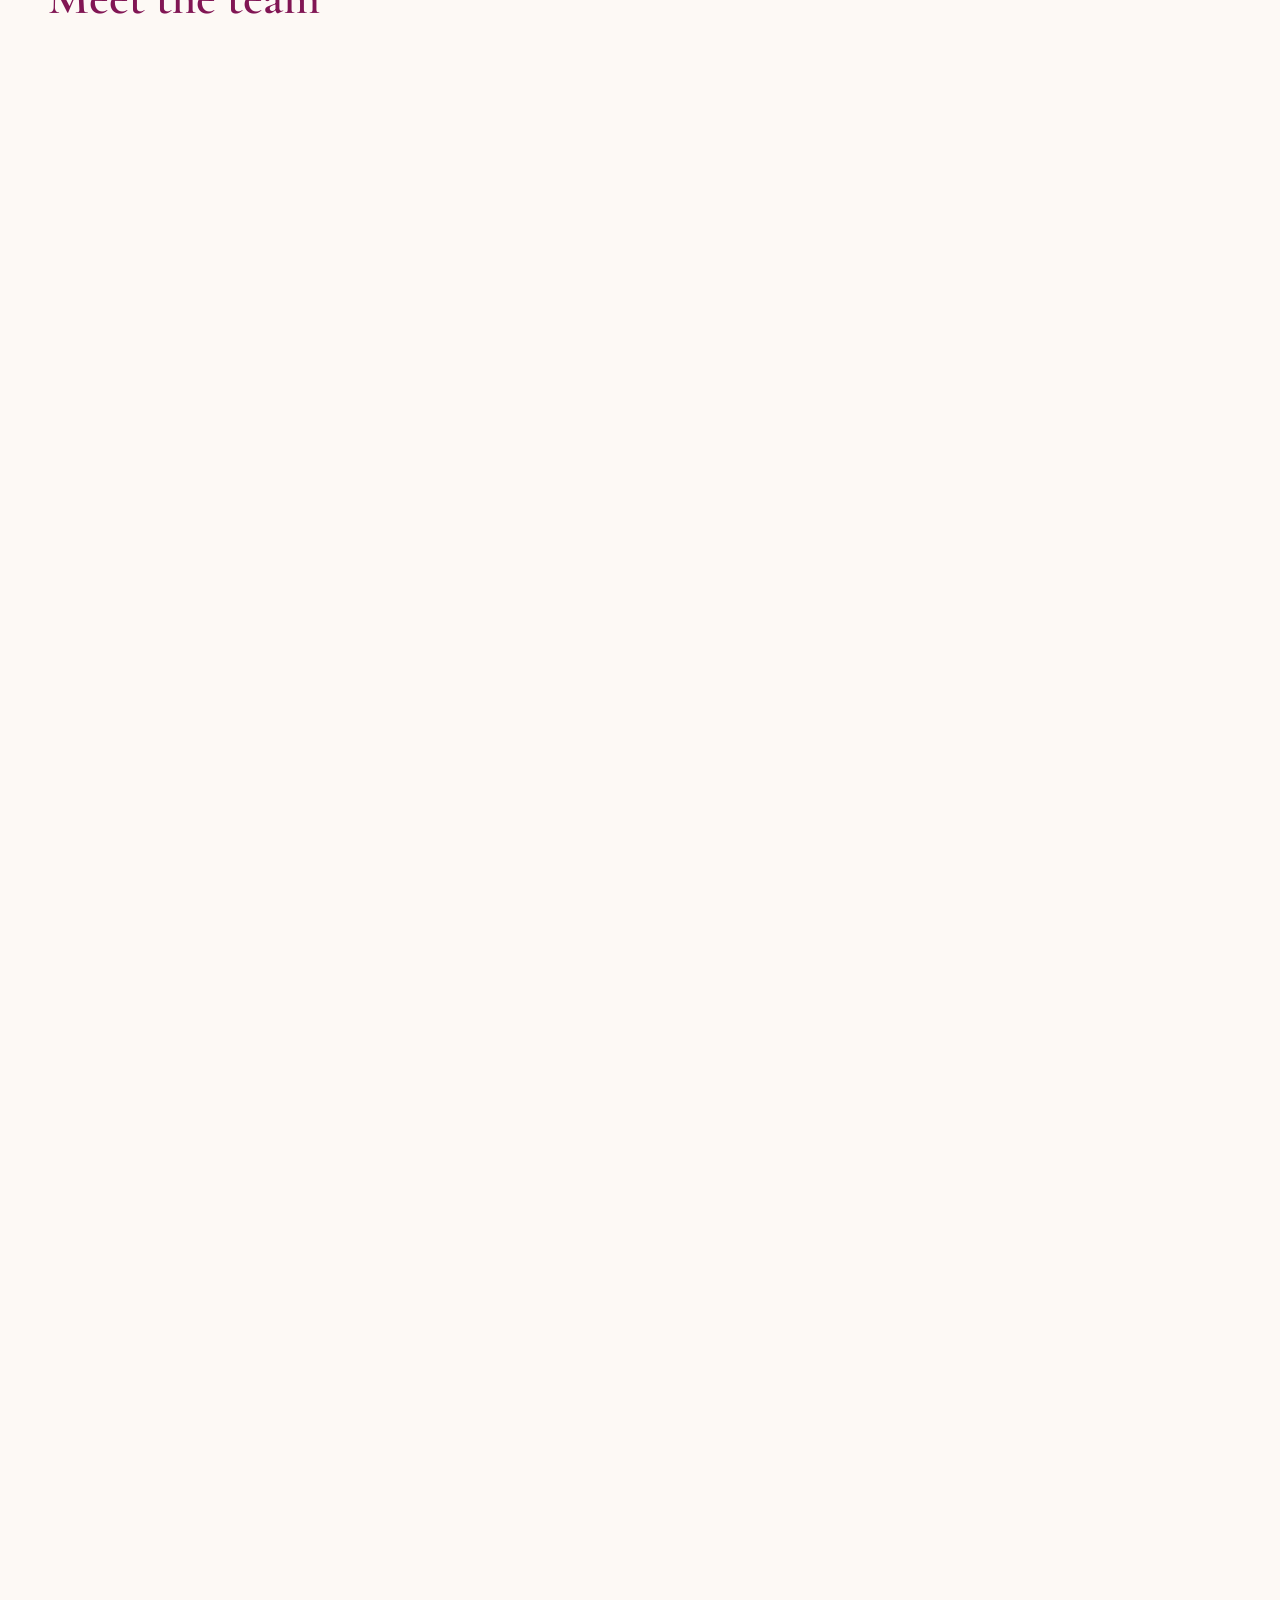
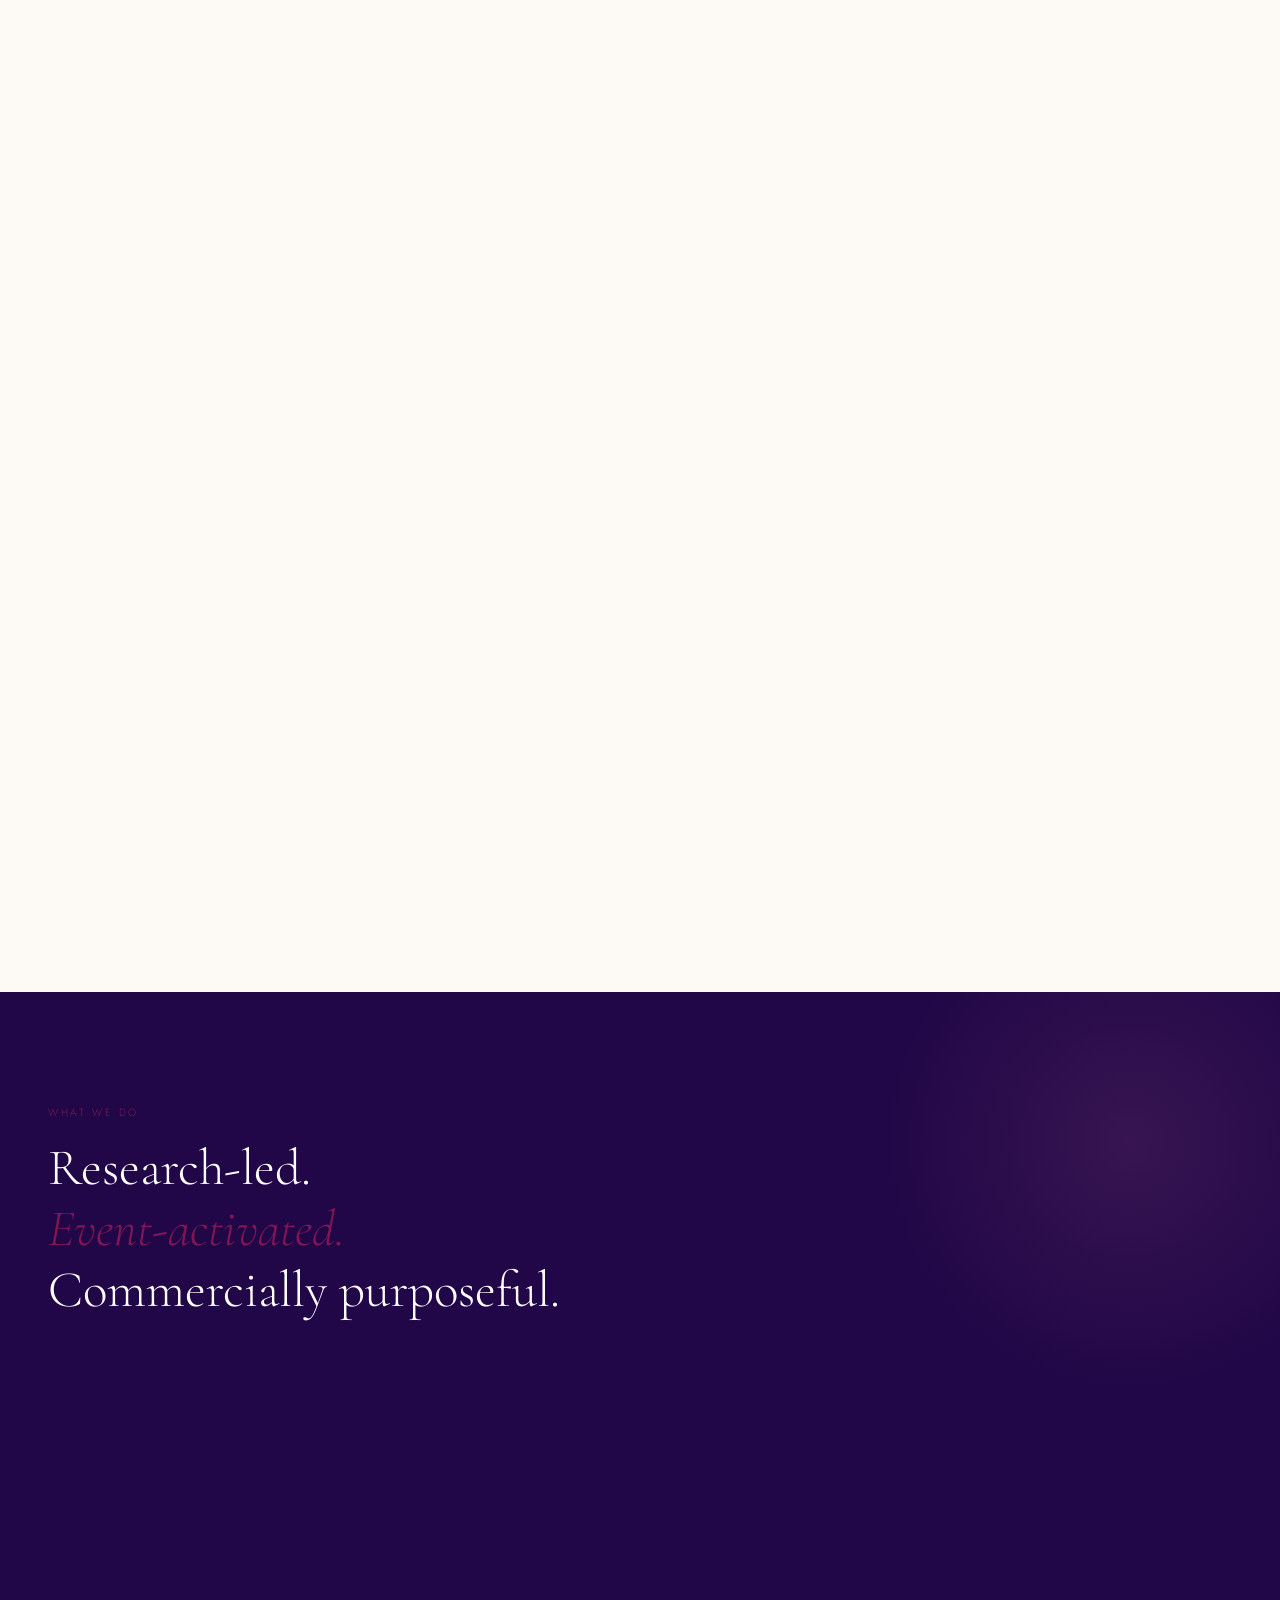
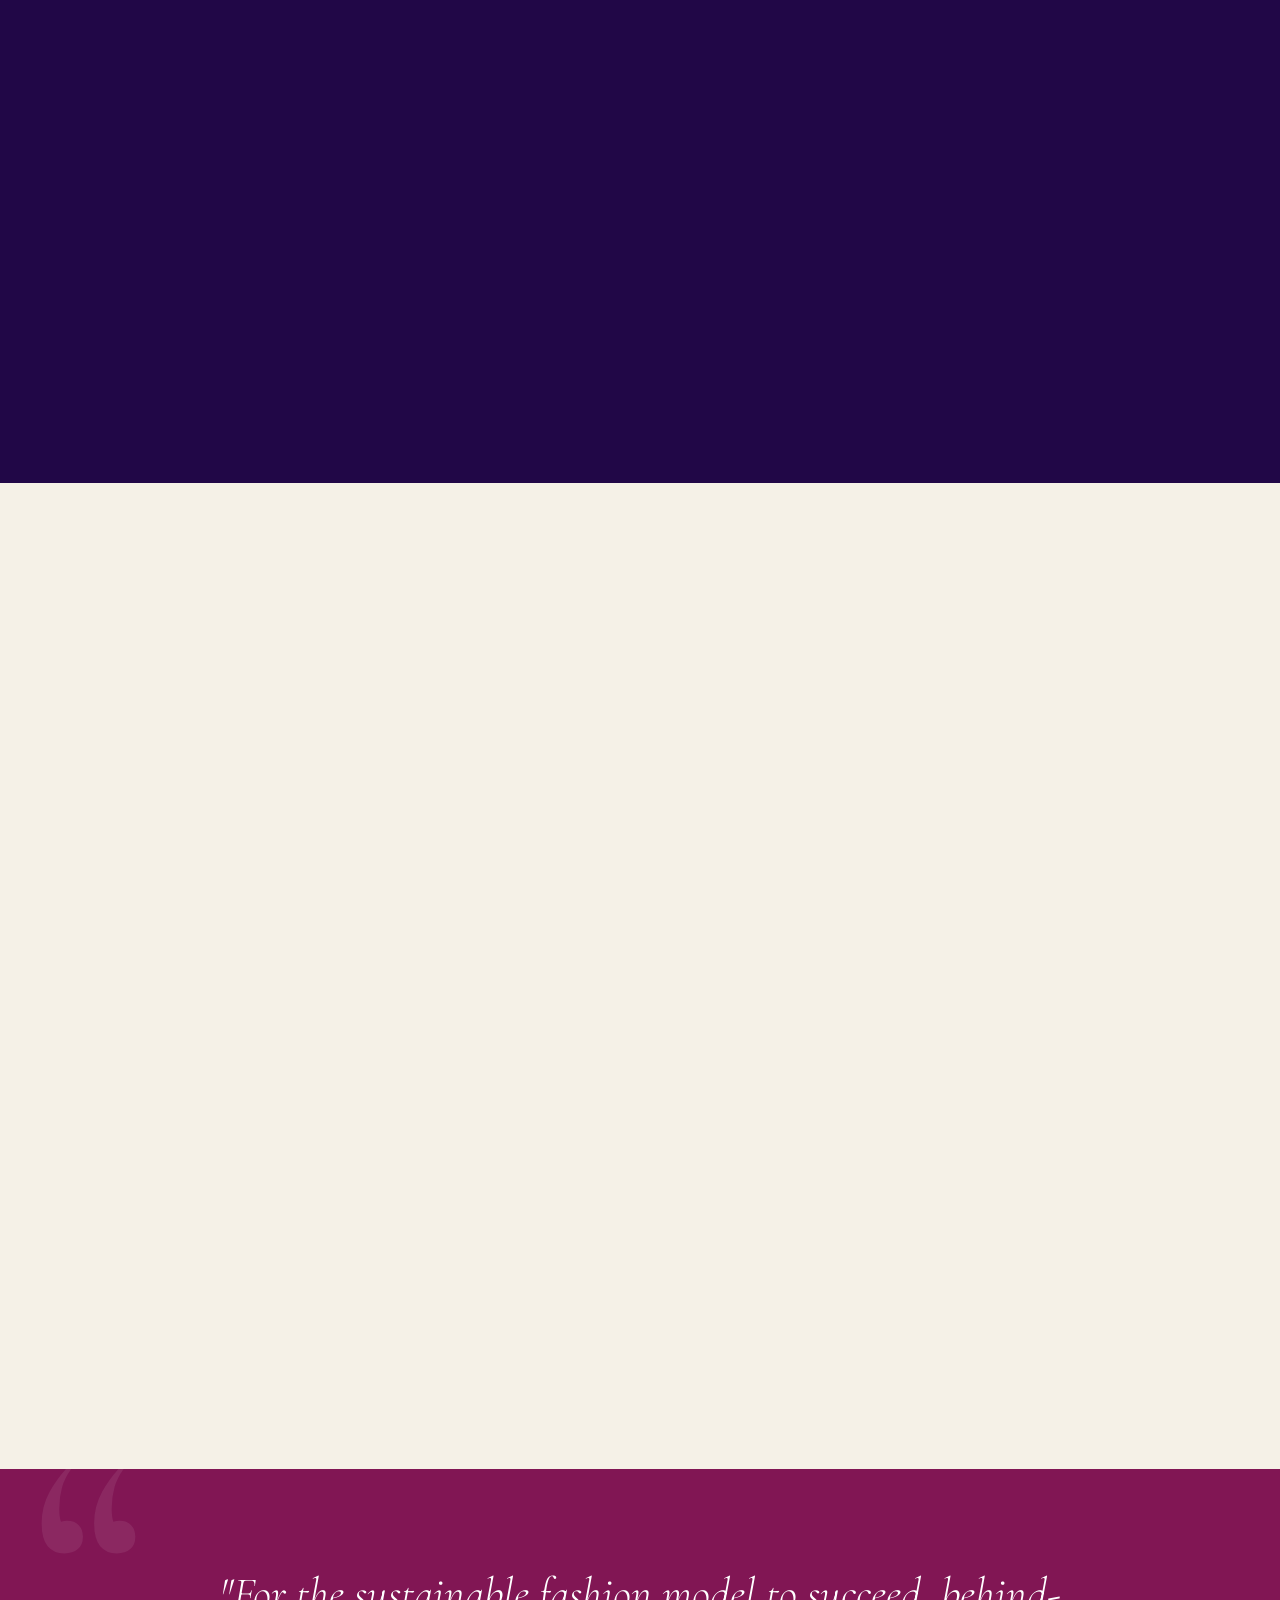
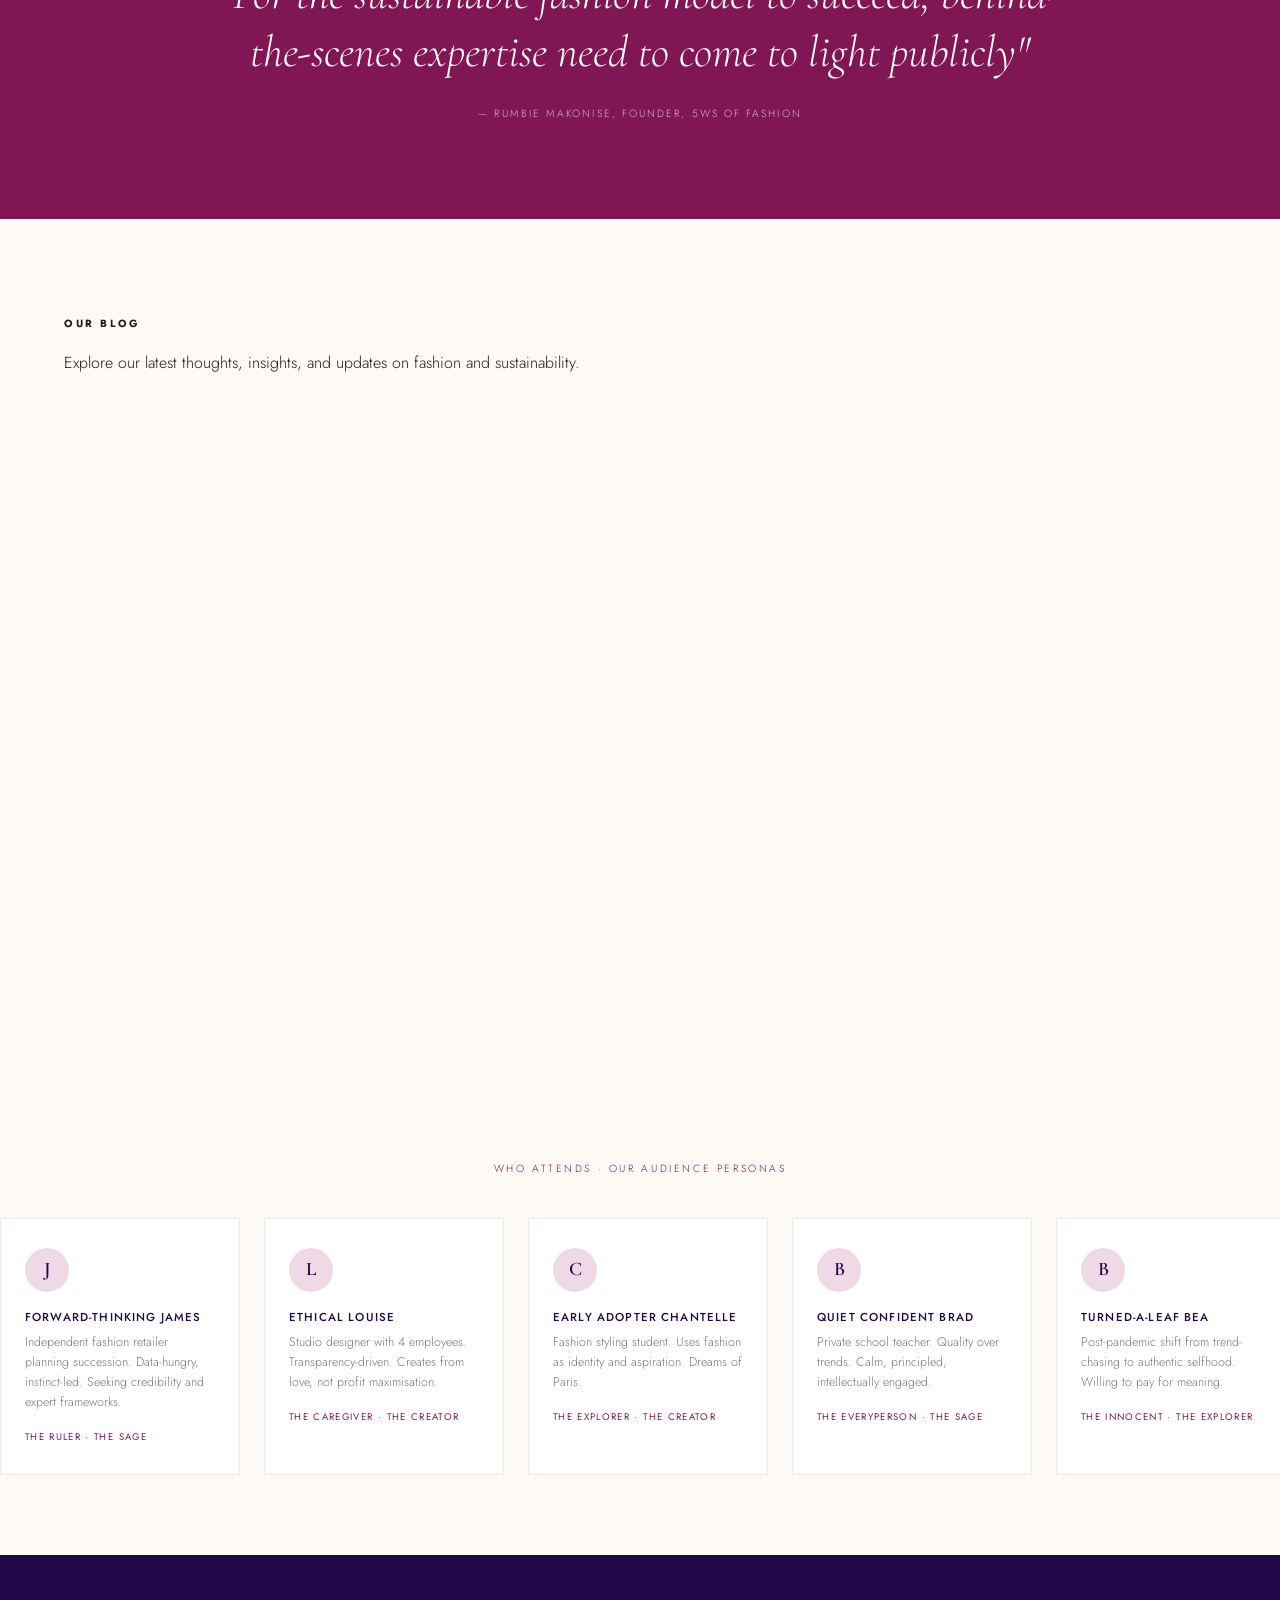
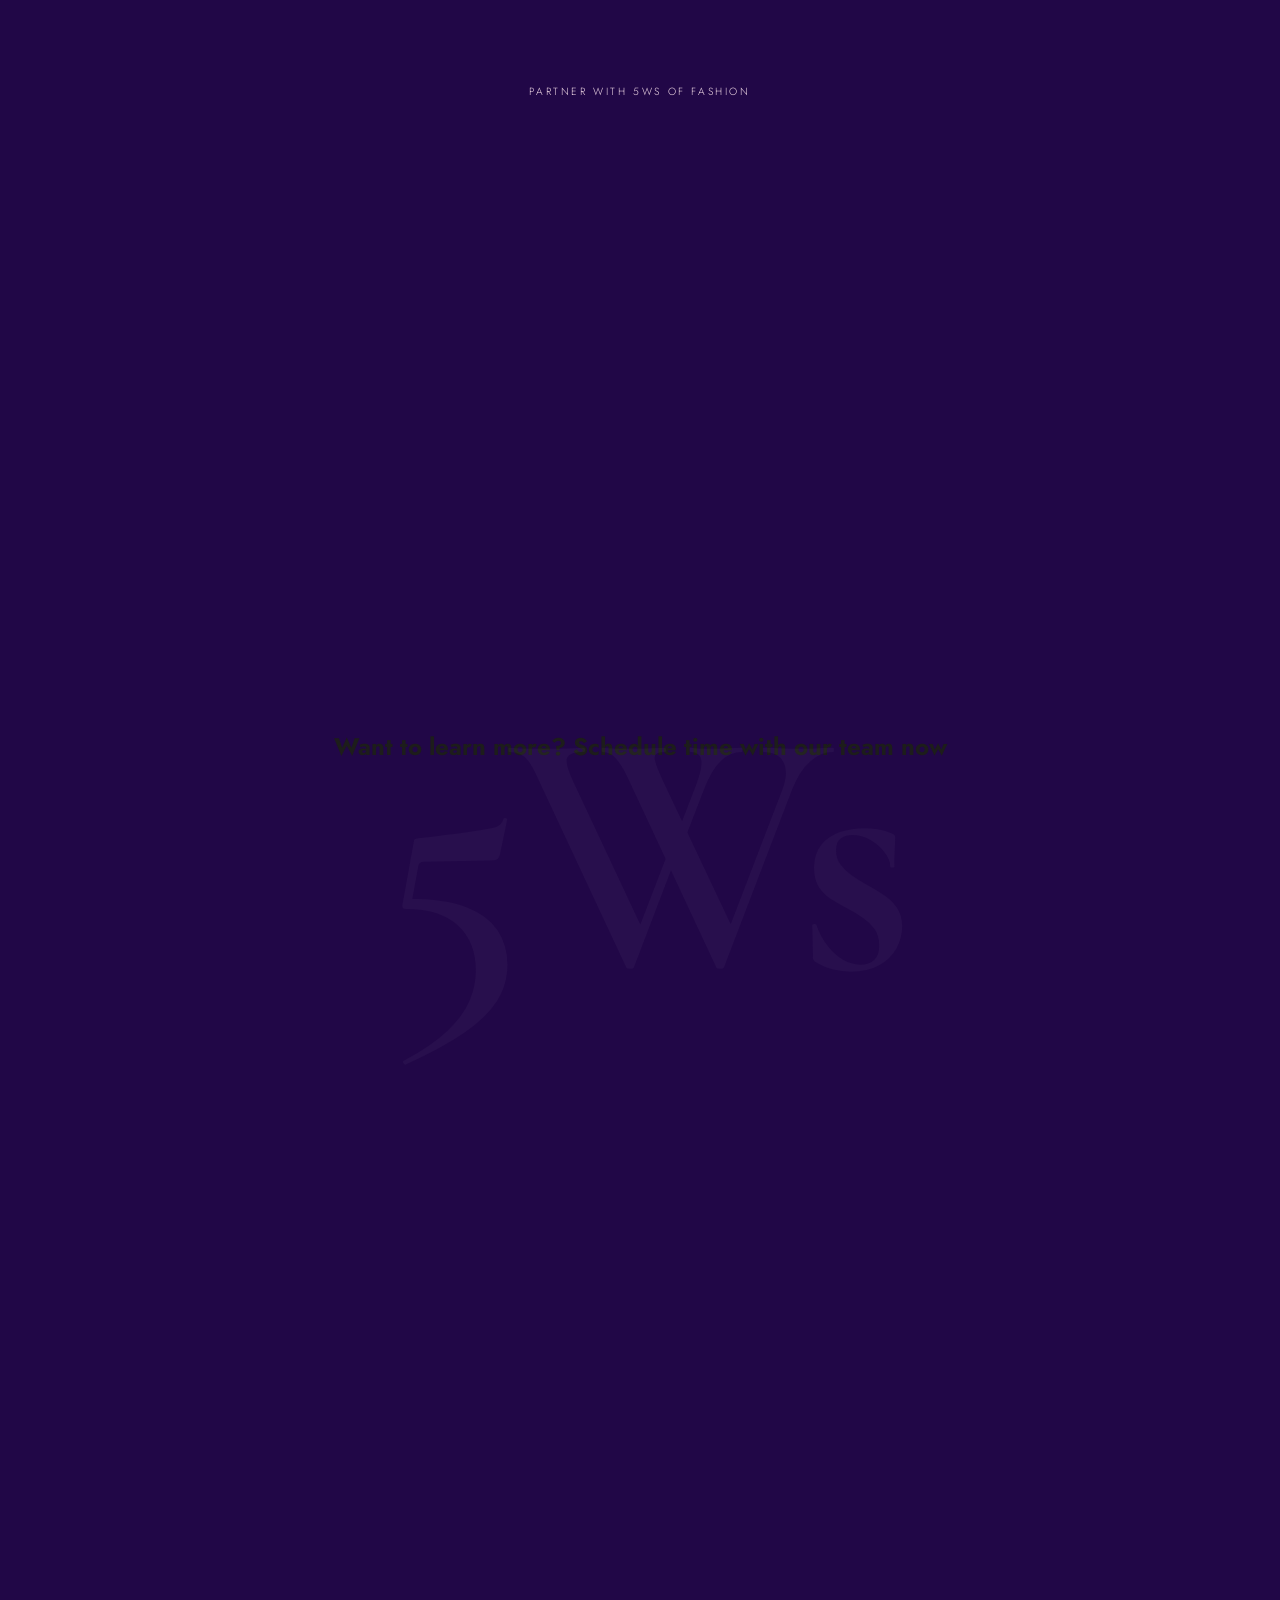
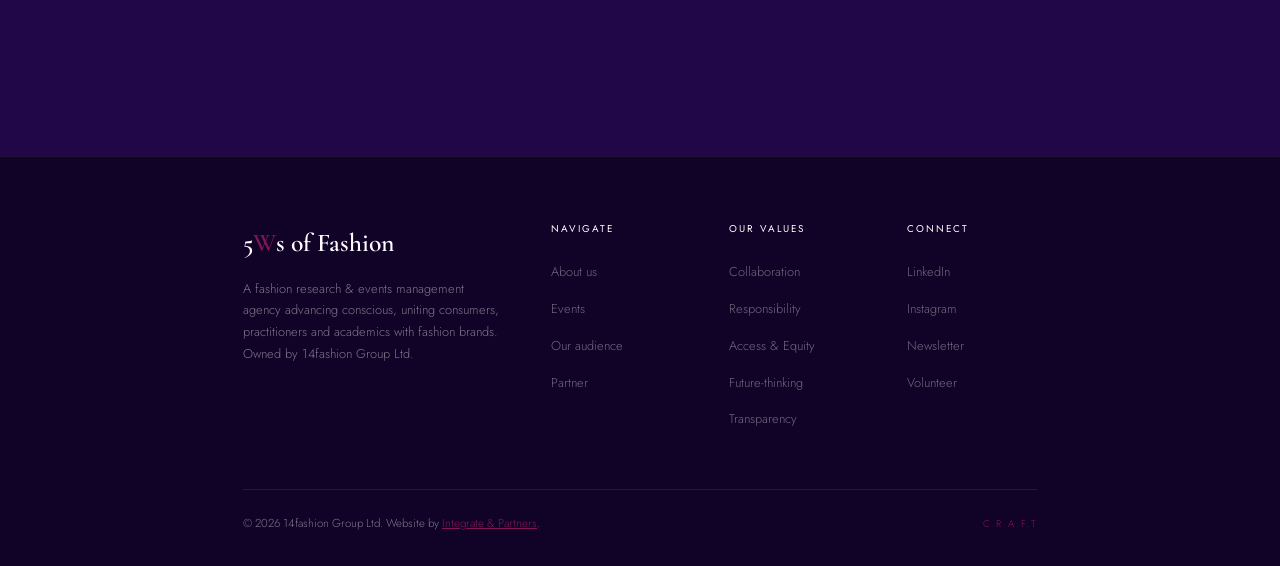
==== commit fe1fefe7: "-ADDED: New business index" ====
--- a/index.html
+++ b/index.html
@@ -1,3 +1,1246 @@
+<!DOCTYPE html>
+<html lang="en">
+<head>
+<meta charset="UTF-8">
+<meta name="viewport" content="width=device-width, initial-scale=1.0">
+<title>Integrate — New Business Account Management</title>
+<link href="https://fonts.googleapis.com/css2?family=Playfair+Display:wght@400;700;900&family=DM+Mono:wght@300;400;500&family=Outfit:wght@300;400;600;700&display=swap" rel="stylesheet">
+<style>
+  :root {
+    --pink: #ff3d8b;
+    --pink-light: #ff80b5;
+    --pink-pale: #ffd6e9;
+    --teal: #00e5c8;
+    --teal-light: #7ffff0;
+    --teal-pale: #b3fff5;
+    --dark: #060a0f;
+    --dark-2: #0d1520;
+    --dark-3: #111d2a;
+    --text: #e8f4f8;
+    --text-muted: #7a9ab0;
+  }
+
+  * { margin: 0; padding: 0; box-sizing: border-box; }
+
+  html { scroll-behavior: smooth; }
+
+  body {
+    background: var(--dark);
+    color: var(--text);
+    font-family: 'Outfit', sans-serif;
+    overflow-x: hidden;
+    cursor: none;
+  }
+
+  /* Custom cursor */
+  .cursor {
+    width: 12px; height: 12px;
+    background: var(--teal);
+    border-radius: 50%;
+    position: fixed;
+    pointer-events: none;
+    z-index: 9999;
+    transform: translate(-50%, -50%);
+    transition: transform 0.1s, background 0.3s, width 0.2s, height 0.2s;
+    mix-blend-mode: screen;
+  }
+  .cursor-ring {
+    width: 40px; height: 40px;
+    border: 1px solid rgba(0,229,200,0.4);
+    border-radius: 50%;
+    position: fixed;
+    pointer-events: none;
+    z-index: 9998;
+    transform: translate(-50%, -50%);
+    transition: transform 0.15s ease-out, border-color 0.3s;
+  }
+  body:hover .cursor { opacity: 1; }
+
+  /* LAVA LAMP CANVAS */
+  #lava-canvas {
+    position: fixed;
+    top: 0; left: 0;
+    width: 100%; height: 100%;
+    z-index: 0;
+    pointer-events: none;
+  }
+
+  /* NOISE OVERLAY */
+  .noise {
+    position: fixed;
+    inset: 0;
+    z-index: 1;
+    pointer-events: none;
+    opacity: 0.035;
+    background-image: url("data:image/svg+xml,%3Csvg viewBox='0 0 256 256' xmlns='http://www.w3.org/2000/svg'%3E%3Cfilter id='noise'%3E%3CfeTurbulence type='fractalNoise' baseFrequency='0.9' numOctaves='4' stitchTiles='stitch'/%3E%3C/filter%3E%3Crect width='100%25' height='100%25' filter='url(%23noise)'/%3E%3C/svg%3E");
+    background-size: 128px;
+  }
+
+  /* All content above canvas */
+  .content { position: relative; z-index: 2; }
+
+  /* NAV */
+  nav {
+    position: fixed; top: 0; left: 0; right: 0;
+    z-index: 100;
+    display: flex; align-items: center; justify-content: space-between;
+    padding: 1.4rem 4rem;
+    backdrop-filter: blur(20px);
+    background: rgba(6, 10, 15, 0.6);
+    border-bottom: 1px solid rgba(0, 229, 200, 0.08);
+  }
+
+  .nav-logo {
+    font-family: 'Playfair Display', serif;
+    font-size: 1.5rem;
+    font-weight: 900;
+    letter-spacing: -0.02em;
+    background: linear-gradient(135deg, var(--teal), var(--pink));
+    -webkit-background-clip: text;
+    -webkit-text-fill-color: transparent;
+    background-clip: text;
+  }
+
+  .nav-links {
+    display: flex; gap: 2.5rem;
+    list-style: none;
+  }
+
+  .nav-links a {
+    color: var(--text-muted);
+    text-decoration: none;
+    font-size: 0.85rem;
+    font-weight: 400;
+    letter-spacing: 0.12em;
+    text-transform: uppercase;
+    transition: color 0.3s;
+  }
+  .nav-links a:hover { color: var(--teal); }
+
+  .nav-cta {
+    font-family: 'DM Mono', monospace;
+    font-size: 0.78rem;
+    font-weight: 500;
+    padding: 0.65rem 1.6rem;
+    border: 1px solid var(--teal);
+    color: var(--teal);
+    background: transparent;
+    text-decoration: none;
+    letter-spacing: 0.08em;
+    transition: all 0.3s;
+    clip-path: polygon(0 0, calc(100% - 10px) 0, 100% 10px, 100% 100%, 0 100%);
+  }
+  .nav-cta:hover {
+    background: var(--teal);
+    color: var(--dark);
+  }
+
+  /* HERO */
+  .hero {
+    min-height: 100vh;
+    display: flex;
+    align-items: center;
+    padding: 0 4rem;
+    padding-top: 6rem;
+  }
+
+  .hero-inner {
+    max-width: 1200px;
+    margin: 0 auto;
+    width: 100%;
+    display: grid;
+    grid-template-columns: 1fr 1fr;
+    gap: 4rem;
+    align-items: center;
+  }
+
+  .hero-eyebrow {
+    font-family: 'DM Mono', monospace;
+    font-size: 0.75rem;
+    color: var(--teal);
+    letter-spacing: 0.25em;
+    text-transform: uppercase;
+    margin-bottom: 1.5rem;
+    display: flex; align-items: center; gap: 1rem;
+  }
+  .hero-eyebrow::before {
+    content: '';
+    width: 40px; height: 1px;
+    background: var(--teal);
+  }
+
+  .hero-title {
+    font-family: 'Playfair Display', serif;
+    font-size: clamp(3rem, 5vw, 5.5rem);
+    font-weight: 900;
+    line-height: 1.0;
+    letter-spacing: -0.02em;
+    margin-bottom: 1.5rem;
+  }
+
+  .hero-title .accent-teal {
+    background: linear-gradient(135deg, var(--teal), var(--teal-light));
+    -webkit-background-clip: text;
+    -webkit-text-fill-color: transparent;
+    background-clip: text;
+  }
+
+  .hero-title .accent-pink {
+    background: linear-gradient(135deg, var(--pink), var(--pink-light));
+    -webkit-background-clip: text;
+    -webkit-text-fill-color: transparent;
+    background-clip: text;
+  }
+
+  .hero-subtitle {
+    color: var(--text-muted);
+    font-size: 1.05rem;
+    line-height: 1.75;
+    margin-bottom: 2.5rem;
+    max-width: 460px;
+    font-weight: 300;
+  }
+
+  .hero-actions {
+    display: flex; gap: 1rem; align-items: center;
+  }
+
+  .btn-primary {
+    font-family: 'DM Mono', monospace;
+    font-size: 0.82rem;
+    font-weight: 500;
+    padding: 1rem 2rem;
+    background: linear-gradient(135deg, var(--pink), #cc2070);
+    color: white;
+    text-decoration: none;
+    letter-spacing: 0.06em;
+    transition: all 0.3s;
+    clip-path: polygon(0 0, calc(100% - 12px) 0, 100% 12px, 100% 100%, 12px 100%, 0 calc(100% - 12px));
+    display: inline-block;
+  }
+  .btn-primary:hover {
+    transform: translateY(-2px);
+    box-shadow: 0 12px 40px rgba(255,61,139,0.4);
+  }
+
+  .btn-ghost {
+    font-family: 'DM Mono', monospace;
+    font-size: 0.82rem;
+    font-weight: 400;
+    padding: 1rem 2rem;
+    border: 1px solid rgba(255,255,255,0.15);
+    color: var(--text-muted);
+    text-decoration: none;
+    letter-spacing: 0.06em;
+    transition: all 0.3s;
+    display: inline-block;
+  }
+  .btn-ghost:hover {
+    border-color: var(--pink);
+    color: var(--pink);
+  }
+
+  /* Hero right — floating glass card */
+  .hero-card {
+    background: rgba(13, 21, 32, 0.6);
+    border: 1px solid rgba(0, 229, 200, 0.15);
+    backdrop-filter: blur(30px);
+    padding: 2.5rem;
+    clip-path: polygon(0 0, calc(100% - 20px) 0, 100% 20px, 100% 100%, 20px 100%, 0 calc(100% - 20px));
+    animation: float 6s ease-in-out infinite;
+  }
+
+  @keyframes float {
+    0%, 100% { transform: translateY(0px); }
+    50% { transform: translateY(-12px); }
+  }
+
+  .hero-card-label {
+    font-family: 'DM Mono', monospace;
+    font-size: 0.65rem;
+    color: var(--teal);
+    letter-spacing: 0.2em;
+    text-transform: uppercase;
+    margin-bottom: 1.5rem;
+    opacity: 0.8;
+  }
+
+  .service-pill {
+    display: flex; align-items: center; gap: 0.8rem;
+    padding: 0.9rem 1.2rem;
+    margin-bottom: 0.75rem;
+    background: rgba(255, 255, 255, 0.03);
+    border: 1px solid rgba(255, 255, 255, 0.06);
+    border-left: 2px solid transparent;
+    transition: all 0.3s;
+    cursor: default;
+  }
+  .service-pill:hover {
+    background: rgba(0, 229, 200, 0.05);
+    border-color: rgba(0, 229, 200, 0.2);
+    border-left-color: var(--teal);
+    transform: translateX(4px);
+  }
+  .service-pill .dot {
+    width: 7px; height: 7px;
+    border-radius: 50%;
+    flex-shrink: 0;
+  }
+  .dot-teal { background: var(--teal); box-shadow: 0 0 8px var(--teal); }
+  .dot-pink { background: var(--pink); box-shadow: 0 0 8px var(--pink); }
+  .dot-blend { background: linear-gradient(135deg, var(--teal), var(--pink)); }
+
+  .service-pill-text {
+    font-size: 0.9rem;
+    font-weight: 400;
+    color: var(--text);
+  }
+  .service-pill-sub {
+    font-size: 0.72rem;
+    color: var(--text-muted);
+    font-family: 'DM Mono', monospace;
+  }
+
+  .card-divider {
+    height: 1px;
+    background: linear-gradient(90deg, transparent, rgba(0,229,200,0.2), transparent);
+    margin: 1.5rem 0;
+  }
+
+  .card-stat {
+    display: flex; justify-content: space-between;
+  }
+  .stat-item { text-align: center; }
+  .stat-num {
+    font-family: 'Playfair Display', serif;
+    font-size: 1.8rem;
+    font-weight: 700;
+    background: linear-gradient(135deg, var(--teal), var(--pink));
+    -webkit-background-clip: text;
+    -webkit-text-fill-color: transparent;
+    background-clip: text;
+  }
+  .stat-label {
+    font-family: 'DM Mono', monospace;
+    font-size: 0.62rem;
+    color: var(--text-muted);
+    letter-spacing: 0.1em;
+    text-transform: uppercase;
+    margin-top: 0.2rem;
+  }
+
+  /* SECTION COMMON */
+  section {
+    padding: 6rem 4rem;
+  }
+  .section-inner {
+    max-width: 1200px;
+    margin: 0 auto;
+  }
+
+  .section-tag {
+    font-family: 'DM Mono', monospace;
+    font-size: 0.7rem;
+    color: var(--pink);
+    letter-spacing: 0.25em;
+    text-transform: uppercase;
+    margin-bottom: 1rem;
+    display: flex; align-items: center; gap: 0.8rem;
+  }
+  .section-tag::before {
+    content: '';
+    width: 30px; height: 1px;
+    background: var(--pink);
+  }
+
+  .section-title {
+    font-family: 'Playfair Display', serif;
+    font-size: clamp(2rem, 3.5vw, 3.2rem);
+    font-weight: 700;
+    line-height: 1.15;
+    letter-spacing: -0.02em;
+    margin-bottom: 1rem;
+  }
+
+  .section-sub {
+    color: var(--text-muted);
+    font-size: 1rem;
+    font-weight: 300;
+    line-height: 1.8;
+    max-width: 540px;
+  }
+
+  /* SERVICES GRID */
+  #services { background: rgba(13,21,32,0.4); }
+
+  .services-grid {
+    display: grid;
+    grid-template-columns: repeat(3, 1fr);
+    gap: 1.5rem;
+    margin-top: 3.5rem;
+  }
+
+  .service-card {
+    background: rgba(13, 21, 32, 0.7);
+    border: 1px solid rgba(255,255,255,0.07);
+    padding: 2.2rem;
+    position: relative;
+    transition: all 0.4s;
+    overflow: hidden;
+  }
+  .service-card::before {
+    content: '';
+    position: absolute;
+    inset: 0;
+    opacity: 0;
+    transition: opacity 0.4s;
+  }
+  .service-card.teal::before { background: linear-gradient(135deg, rgba(0,229,200,0.06), transparent); }
+  .service-card.pink::before { background: linear-gradient(135deg, rgba(255,61,139,0.06), transparent); }
+  .service-card.blend::before { background: linear-gradient(135deg, rgba(0,229,200,0.04), rgba(255,61,139,0.04)); }
+
+  .service-card:hover {
+    transform: translateY(-6px);
+    border-color: rgba(0,229,200,0.25);
+  }
+  .service-card.pink:hover { border-color: rgba(255,61,139,0.25); }
+  .service-card:hover::before { opacity: 1; }
+
+  .service-icon {
+    font-size: 2rem;
+    margin-bottom: 1.3rem;
+    display: block;
+  }
+  .service-num {
+    position: absolute;
+    top: 1.5rem; right: 1.5rem;
+    font-family: 'DM Mono', monospace;
+    font-size: 0.65rem;
+    color: rgba(255,255,255,0.15);
+    letter-spacing: 0.1em;
+  }
+  .service-card h3 {
+    font-family: 'Playfair Display', serif;
+    font-size: 1.2rem;
+    font-weight: 700;
+    margin-bottom: 0.8rem;
+    letter-spacing: -0.01em;
+  }
+  .service-card p {
+    font-size: 0.88rem;
+    color: var(--text-muted);
+    line-height: 1.75;
+    font-weight: 300;
+  }
+
+  .service-tag {
+    display: inline-block;
+    margin-top: 1.2rem;
+    font-family: 'DM Mono', monospace;
+    font-size: 0.65rem;
+    letter-spacing: 0.15em;
+    text-transform: uppercase;
+    padding: 0.3rem 0.8rem;
+    border-radius: 0;
+  }
+  .tag-teal { background: rgba(0,229,200,0.1); color: var(--teal); border: 1px solid rgba(0,229,200,0.2); }
+  .tag-pink { background: rgba(255,61,139,0.1); color: var(--pink); border: 1px solid rgba(255,61,139,0.2); }
+
+  /* MARQUEE */
+  .marquee-section {
+    padding: 2rem 0;
+    overflow: hidden;
+    border-top: 1px solid rgba(255,255,255,0.05);
+    border-bottom: 1px solid rgba(255,255,255,0.05);
+    background: rgba(0,0,0,0.3);
+  }
+  .marquee-track {
+    display: flex;
+    gap: 0;
+    animation: marquee 25s linear infinite;
+    white-space: nowrap;
+  }
+  .marquee-item {
+    font-family: 'DM Mono', monospace;
+    font-size: 0.75rem;
+    letter-spacing: 0.25em;
+    text-transform: uppercase;
+    color: var(--text-muted);
+    padding: 0 3rem;
+    display: flex; align-items: center; gap: 1rem;
+  }
+  .marquee-item span { color: var(--teal); }
+  .marquee-item .sep { color: var(--pink); opacity: 0.5; }
+  @keyframes marquee {
+    0% { transform: translateX(0); }
+    100% { transform: translateX(-50%); }
+  }
+
+  /* PROCESS */
+  #process {
+    background: transparent;
+  }
+  .process-grid {
+    display: grid;
+    grid-template-columns: 1fr 1fr;
+    gap: 1.2rem;
+    margin-top: 3.5rem;
+  }
+  .process-card {
+    background: rgba(13, 21, 32, 0.6);
+    border: 1px solid rgba(255,255,255,0.06);
+    padding: 2.2rem;
+    display: flex; gap: 1.5rem;
+    align-items: flex-start;
+    transition: all 0.3s;
+  }
+  .process-card:hover {
+    border-color: rgba(0,229,200,0.2);
+    background: rgba(0,229,200,0.03);
+  }
+  .process-num {
+    font-family: 'Playfair Display', serif;
+    font-size: 2.5rem;
+    font-weight: 900;
+    line-height: 1;
+    background: linear-gradient(135deg, var(--teal), var(--pink));
+    -webkit-background-clip: text;
+    -webkit-text-fill-color: transparent;
+    background-clip: text;
+    flex-shrink: 0;
+    width: 3rem;
+  }
+  .process-body h3 {
+    font-family: 'Outfit', sans-serif;
+    font-size: 1rem;
+    font-weight: 600;
+    margin-bottom: 0.5rem;
+    letter-spacing: 0.02em;
+  }
+  .process-body p {
+    font-size: 0.85rem;
+    color: var(--text-muted);
+    line-height: 1.7;
+    font-weight: 300;
+  }
+
+  /* ABOUT / VALUES */
+  #values {
+    background: rgba(13,21,32,0.4);
+  }
+  .about-grid {
+    display: grid;
+    grid-template-columns: 1fr 1fr;
+    gap: 5rem;
+    align-items: center;
+    margin-top: 0;
+  }
+  .about-copy {
+    padding: 3rem 0;
+  }
+  .about-copy .section-tag { margin-bottom: 1rem; }
+  .about-copy .section-title { margin-bottom: 1.2rem; }
+  .about-copy .section-sub { margin-bottom: 2rem; }
+
+  .value-pills {
+    display: flex; flex-wrap: wrap; gap: 0.7rem;
+    margin-top: 2rem;
+  }
+  .value-pill {
+    font-family: 'DM Mono', monospace;
+    font-size: 0.72rem;
+    letter-spacing: 0.12em;
+    text-transform: uppercase;
+    padding: 0.5rem 1.2rem;
+    border: 1px solid rgba(255,255,255,0.1);
+    color: var(--text-muted);
+    transition: all 0.3s;
+  }
+  .value-pill:hover {
+    border-color: var(--teal);
+    color: var(--teal);
+    background: rgba(0,229,200,0.05);
+  }
+
+  .about-visual {
+    position: relative;
+    height: 460px;
+  }
+  .glass-block {
+    position: absolute;
+    background: rgba(13, 21, 32, 0.7);
+    border: 1px solid rgba(0, 229, 200, 0.15);
+    backdrop-filter: blur(20px);
+    padding: 1.8rem;
+    clip-path: polygon(0 0, calc(100% - 15px) 0, 100% 15px, 100% 100%, 0 100%);
+  }
+  .glass-block.main {
+    top: 20px; left: 0;
+    width: 75%; padding: 2rem;
+  }
+  .glass-block.accent {
+    bottom: 20px; right: 0;
+    width: 65%;
+    border-color: rgba(255,61,139,0.2);
+  }
+  .glass-label {
+    font-family: 'DM Mono', monospace;
+    font-size: 0.6rem;
+    letter-spacing: 0.2em;
+    text-transform: uppercase;
+    color: var(--teal);
+    margin-bottom: 0.8rem;
+  }
+  .glass-accent-label { color: var(--pink); }
+  .glass-title {
+    font-family: 'Playfair Display', serif;
+    font-size: 1.1rem;
+    font-weight: 700;
+    margin-bottom: 0.5rem;
+  }
+  .glass-desc {
+    font-size: 0.82rem;
+    color: var(--text-muted);
+    line-height: 1.6;
+    font-weight: 300;
+  }
+  .glass-meta {
+    margin-top: 1rem;
+    display: flex; gap: 1rem;
+  }
+  .glass-chip {
+    font-family: 'DM Mono', monospace;
+    font-size: 0.62rem;
+    letter-spacing: 0.1em;
+    padding: 0.25rem 0.7rem;
+    background: rgba(0,229,200,0.08);
+    border: 1px solid rgba(0,229,200,0.2);
+    color: var(--teal);
+    text-transform: uppercase;
+  }
+  .glass-chip.pink-chip {
+    background: rgba(255,61,139,0.08);
+    border-color: rgba(255,61,139,0.2);
+    color: var(--pink);
+  }
+  .floating-dot {
+    position: absolute;
+    border-radius: 50%;
+    animation: floatDot 4s ease-in-out infinite;
+  }
+  .fdot1 {
+    width: 80px; height: 80px;
+    background: radial-gradient(circle, rgba(0,229,200,0.3), transparent);
+    top: 50%; right: 10%;
+    animation-delay: -2s;
+  }
+  .fdot2 {
+    width: 50px; height: 50px;
+    background: radial-gradient(circle, rgba(255,61,139,0.3), transparent);
+    top: 15%; right: 30%;
+    animation-delay: -1s;
+  }
+  @keyframes floatDot {
+    0%, 100% { transform: translateY(0); }
+    50% { transform: translateY(-15px); }
+  }
+
+  /* CONTACT */
+  #contact { background: transparent; }
+  .contact-inner {
+    max-width: 760px;
+    margin: 0 auto;
+    text-align: center;
+  }
+  .contact-inner .section-tag {
+    justify-content: center;
+  }
+  .contact-inner .section-tag::before { display: none; }
+  .contact-inner .section-title { margin-bottom: 1rem; }
+  .contact-inner .section-sub {
+    margin: 0 auto 3rem;
+  }
+
+  .contact-form {
+    background: rgba(13, 21, 32, 0.7);
+    border: 1px solid rgba(255,255,255,0.07);
+    padding: 3rem;
+    text-align: left;
+    clip-path: polygon(0 0, calc(100% - 20px) 0, 100% 20px, 100% 100%, 20px 100%, 0 calc(100% - 20px));
+  }
+  .form-row { display: grid; grid-template-columns: 1fr 1fr; gap: 1.2rem; margin-bottom: 1.2rem; }
+  .form-field { display: flex; flex-direction: column; gap: 0.5rem; }
+  .form-field label {
+    font-family: 'DM Mono', monospace;
+    font-size: 0.68rem;
+    letter-spacing: 0.15em;
+    text-transform: uppercase;
+    color: var(--text-muted);
+  }
+  .form-field input, .form-field textarea, .form-field select {
+    background: rgba(255,255,255,0.04);
+    border: 1px solid rgba(255,255,255,0.1);
+    color: var(--text);
+    padding: 0.85rem 1rem;
+    font-family: 'Outfit', sans-serif;
+    font-size: 0.9rem;
+    outline: none;
+    transition: border-color 0.3s;
+    width: 100%;
+  }
+  .form-field input:focus, .form-field textarea:focus, .form-field select:focus {
+    border-color: var(--teal);
+  }
+  .form-field textarea { min-height: 120px; resize: vertical; }
+  .form-field select option { background: var(--dark-2); }
+  .form-submit {
+    margin-top: 1.5rem;
+    display: flex; justify-content: flex-end;
+  }
+
+  /* FOOTER */
+  footer {
+    padding: 3rem 4rem;
+    border-top: 1px solid rgba(255,255,255,0.06);
+    background: rgba(0,0,0,0.4);
+    display: flex;
+    align-items: center;
+    justify-content: space-between;
+  }
+  .footer-logo {
+    font-family: 'Playfair Display', serif;
+    font-size: 1.2rem;
+    font-weight: 900;
+    background: linear-gradient(135deg, var(--teal), var(--pink));
+    -webkit-background-clip: text;
+    -webkit-text-fill-color: transparent;
+    background-clip: text;
+  }
+  .footer-meta {
+    font-family: 'DM Mono', monospace;
+    font-size: 0.68rem;
+    color: var(--text-muted);
+    letter-spacing: 0.1em;
+    text-align: center;
+  }
+  .footer-contact {
+    font-family: 'DM Mono', monospace;
+    font-size: 0.72rem;
+    color: var(--teal);
+    letter-spacing: 0.08em;
+  }
+  .footer-contact a { color: var(--teal); text-decoration: none; }
+  .footer-contact a:hover { color: var(--pink); }
+
+  /* SCROLL FADE IN */
+  .fade-up {
+    opacity: 0;
+    transform: translateY(30px);
+    transition: opacity 0.7s ease, transform 0.7s ease;
+  }
+  .fade-up.visible {
+    opacity: 1;
+    transform: translateY(0);
+  }
+
+  /* GLOW LINES */
+  .glow-line {
+    height: 1px;
+    background: linear-gradient(90deg, transparent, var(--teal), transparent);
+    margin: 0;
+    opacity: 0.3;
+  }
+  .glow-line-pink {
+    background: linear-gradient(90deg, transparent, var(--pink), transparent);
+  }
+
+  @media (max-width: 900px) {
+    nav { padding: 1.2rem 2rem; }
+    .nav-links { display: none; }
+    .hero { padding: 6rem 2rem 3rem; }
+    .hero-inner { grid-template-columns: 1fr; gap: 2.5rem; }
+    section { padding: 4rem 2rem; }
+    .services-grid { grid-template-columns: 1fr; }
+    .process-grid { grid-template-columns: 1fr; }
+    .about-grid { grid-template-columns: 1fr; }
+    .about-visual { display: none; }
+    .form-row { grid-template-columns: 1fr; }
+    footer { flex-direction: column; gap: 1rem; text-align: center; }
+  }
+</style>
+</head>
+<body>
+
+<!-- LAVA LAMP CANVAS -->
+<canvas id="lava-canvas"></canvas>
+<div class="noise"></div>
+
+<!-- CURSOR -->
+<div class="cursor" id="cursor"></div>
+<div class="cursor-ring" id="cursorRing"></div>
+
+<div class="content">
+
+<!-- NAV -->
+<nav>
+  <div class="nav-logo">Integrate</div>
+  <ul class="nav-links">
+    <li><a href="#services">Services</a></li>
+    <li><a href="#process">Process</a></li>
+    <li><a href="#values">About</a></li>
+    <li><a href="#contact">Contact</a></li>
+  </ul>
+  <a href="#contact" class="nav-cta">Let's Talk</a>
+</nav>
+
+<!-- HERO -->
+<section class="hero">
+  <div class="hero-inner">
+    <div class="hero-copy">
+      <p class="hero-eyebrow">Haven Carty · UK & Ireland</p>
+      <h1 class="hero-title">
+        New Business<br>
+        <span class="accent-teal">Account</span><br>
+        <span class="accent-pink">Management.</span>
+      </h1>
+      <p class="hero-subtitle">
+        Connecting startups to growth. Agile-driven account management, 
+        business development, and product delivery — from first brief to scaled product.
+      </p>
+      <div class="hero-actions">
+        <a href="#contact" class="btn-primary">Start a conversation</a>
+        <a href="#services" class="btn-ghost">View Services</a>
+      </div>
+    </div>
+
+    <div class="hero-card">
+      <p class="hero-card-label">// What We Deliver</p>
+      <div class="service-pill">
+        <div class="dot dot-teal"></div>
+        <div>
+          <div class="service-pill-text">New Business Development</div>
+          <div class="service-pill-sub">Pipeline · Outreach · Conversion</div>
+        </div>
+      </div>
+      <div class="service-pill">
+        <div class="dot dot-pink"></div>
+        <div>
+          <div class="service-pill-text">Account Management</div>
+          <div class="service-pill-sub">Retention · Growth · Relationships</div>
+        </div>
+      </div>
+      <div class="service-pill">
+        <div class="dot dot-blend"></div>
+        <div>
+          <div class="service-pill-text">Scrum & Agile PM</div>
+          <div class="service-pill-sub">Sprints · Delivery · Culture</div>
+        </div>
+      </div>
+      <div class="service-pill">
+        <div class="dot dot-teal"></div>
+        <div>
+          <div class="service-pill-text">IoT & Embedded Consulting</div>
+          <div class="service-pill-sub">Hardware · Cloud · Front-end</div>
+        </div>
+      </div>
+      <div class="card-divider"></div>
+      <div class="card-stat">
+        <div class="stat-item">
+          <div class="stat-num">7+</div>
+          <div class="stat-label">Years XP</div>
+        </div>
+        <div class="stat-item">
+          <div class="stat-num">UK/IE</div>
+          <div class="stat-label">Based</div>
+        </div>
+        <div class="stat-item">
+          <div class="stat-num">SaaS</div>
+          <div class="stat-label">Specialist</div>
+        </div>
+      </div>
+    </div>
+  </div>
+</section>
+
+<!-- MARQUEE -->
+<div class="marquee-section">
+  <div class="marquee-track">
+    <div class="marquee-item"><span>New Business</span> <span class="sep">✦</span></div>
+    <div class="marquee-item">Account Management <span class="sep">✦</span></div>
+    <div class="marquee-item"><span>Agile PM</span> <span class="sep">✦</span></div>
+    <div class="marquee-item">Scrum Master <span class="sep">✦</span></div>
+    <div class="marquee-item"><span>IoT Consulting</span> <span class="sep">✦</span></div>
+    <div class="marquee-item">Front-end Dev <span class="sep">✦</span></div>
+    <div class="marquee-item"><span>MVP Delivery</span> <span class="sep">✦</span></div>
+    <div class="marquee-item">Product Strategy <span class="sep">✦</span></div>
+    <div class="marquee-item"><span>New Business</span> <span class="sep">✦</span></div>
+    <div class="marquee-item">Account Management <span class="sep">✦</span></div>
+    <div class="marquee-item"><span>Agile PM</span> <span class="sep">✦</span></div>
+    <div class="marquee-item">Scrum Master <span class="sep">✦</span></div>
+    <div class="marquee-item"><span>IoT Consulting</span> <span class="sep">✦</span></div>
+    <div class="marquee-item">Front-end Dev <span class="sep">✦</span></div>
+    <div class="marquee-item"><span>MVP Delivery</span> <span class="sep">✦</span></div>
+    <div class="marquee-item">Product Strategy <span class="sep">✦</span></div>
+  </div>
+</div>
+
+<!-- SERVICES -->
+<section id="services">
+  <div class="section-inner">
+    <div class="fade-up">
+      <p class="section-tag">Services</p>
+      <h2 class="section-title">Built for businesses<br>that want to grow.</h2>
+      <p class="section-sub">From pipeline to product — strategic account management backed by technical depth and a servant-leadership approach.</p>
+    </div>
+
+    <div class="services-grid">
+      <div class="service-card teal fade-up">
+        <span class="service-icon">◈</span>
+        <span class="service-num">01</span>
+        <h3>New Business Development</h3>
+        <p>Strategic outreach, cold LinkedIn campaigns, and lead generation. I identify, qualify, and close opportunities — building your pipeline from first contact to signed contract.</p>
+        <span class="service-tag tag-teal">Sales & Growth</span>
+      </div>
+      <div class="service-card pink fade-up" style="transition-delay:0.1s">
+        <span class="service-icon">◇</span>
+        <span class="service-num">02</span>
+        <h3>Account Management</h3>
+        <p>Retain and grow existing client relationships. Structured review cycles, proactive communication, and a deep focus on client outcomes over short-term transactions.</p>
+        <span class="service-tag tag-pink">Client Success</span>
+      </div>
+      <div class="service-card blend fade-up" style="transition-delay:0.2s">
+        <span class="service-icon">◉</span>
+        <span class="service-num">03</span>
+        <h3>Scrum & Agile Facilitation</h3>
+        <p>Certified Scrum Product Owner running sprint ceremonies, removing blockers, and coaching teams toward high-velocity delivery without the overhead of corporate bureaucracy.</p>
+        <span class="service-tag tag-teal">Agile</span>
+      </div>
+      <div class="service-card teal fade-up" style="transition-delay:0.3s">
+        <span class="service-icon">▷</span>
+        <span class="service-num">04</span>
+        <h3>MVP & PoC Delivery</h3>
+        <p>Get to market faster. From wireframes to working product — I manage the full lifecycle including design research, development sprints, and launch validation.</p>
+        <span class="service-tag tag-teal">Product</span>
+      </div>
+      <div class="service-card pink fade-up" style="transition-delay:0.4s">
+        <span class="service-icon">⬡</span>
+        <span class="service-num">05</span>
+        <h3>IoT & Embedded Consulting</h3>
+        <p>Bridging web and hardware. Front-end development for embedded GUIs, dashboard design for IoT devices, and augmentation into existing electronics engineering teams.</p>
+        <span class="service-tag tag-pink">Technical</span>
+      </div>
+      <div class="service-card blend fade-up" style="transition-delay:0.5s">
+        <span class="service-icon">△</span>
+        <span class="service-num">06</span>
+        <h3>Website & CMS Packages</h3>
+        <p>Professional 5-page websites on WordPress or Shopify, from design research through to content implementation. From £990 excl. VAT, with optional hosting SLA.</p>
+        <span class="service-tag tag-teal">Web</span>
+      </div>
+    </div>
+  </div>
+</section>
+
+<div class="glow-line"></div>
+
+<!-- PROCESS -->
+<section id="process">
+  <div class="section-inner">
+    <div class="fade-up">
+      <p class="section-tag">Process</p>
+      <h2 class="section-title">How we get things done.</h2>
+      <p class="section-sub">A proven cadence that moves fast without cutting corners — built on transparency and iterative delivery.</p>
+    </div>
+
+    <div class="process-grid fade-up">
+      <div class="process-card">
+        <div class="process-num">01</div>
+        <div class="process-body">
+          <h3>Discovery</h3>
+          <p>Stakeholder interviews, market analysis, and a Design Research document outlining findings, competitors, and opportunity areas.</p>
+        </div>
+      </div>
+      <div class="process-card">
+        <div class="process-num">02</div>
+        <div class="process-body">
+          <h3>Strategy & Planning</h3>
+          <p>Product roadmap, sprint structure, and resource plan. Clear milestones and a communication rhythm that keeps everyone aligned.</p>
+        </div>
+      </div>
+      <div class="process-card">
+        <div class="process-num">03</div>
+        <div class="process-body">
+          <h3>Agile Execution</h3>
+          <p>Daily standups, iterative builds, continuous integration. I remove blockers and maintain team velocity — hands on when needed.</p>
+        </div>
+      </div>
+      <div class="process-card">
+        <div class="process-num">04</div>
+        <div class="process-body">
+          <h3>Launch & Scale</h3>
+          <p>Staged deployment, user feedback loops, and iterative improvement cycles. Plus optional ongoing SLA hosting and administration.</p>
+        </div>
+      </div>
+    </div>
+  </div>
+</section>
+
+<div class="glow-line glow-line-pink"></div>
+
+<!-- ABOUT / VALUES -->
+<section id="values">
+  <div class="section-inner">
+    <div class="about-grid">
+      <div class="about-copy fade-up">
+        <p class="section-tag">About</p>
+        <h2 class="section-title">Collaborative by design. Technical by nature.</h2>
+        <p class="section-sub">Haven Carty is a UK & Ireland based product manager and new business developer with 7 years of cross-discipline experience — from SaaS platforms and IoT devices to e-commerce and startup acceleration.</p>
+        <p class="section-sub" style="margin-top:1rem;">Trading as Integrate, and backed by Intemonic Technology, the mission is simple: build the best integrated systems by building the best teams.</p>
+        <div class="value-pills">
+          <span class="value-pill">Scrum Certified</span>
+          <span class="value-pill">UX / Figma</span>
+          <span class="value-pill">Azure DevOps</span>
+          <span class="value-pill">Servant Leadership</span>
+          <span class="value-pill">IoT / Embedded</span>
+          <span class="value-pill">NatWest Accelerator</span>
+        </div>
+      </div>
+
+      <div class="about-visual fade-up">
+        <div class="floating-dot fdot1"></div>
+        <div class="floating-dot fdot2"></div>
+        <div class="glass-block main">
+          <p class="glass-label">// Testimonial</p>
+          <p class="glass-title">"Haven integrates himself brilliantly into cross-discipline teams."</p>
+          <p class="glass-desc">Software Director — Transpose Software, East Midlands Best Software Company 2018</p>
+          <div class="glass-meta">
+            <span class="glass-chip">Award-Winning Agency</span>
+          </div>
+        </div>
+        <div class="glass-block accent">
+          <p class="glass-label glass-accent-label">// Currently Available</p>
+          <p class="glass-title">New Business & Account Management Engagements</p>
+          <p class="glass-desc">UK, Ireland & Remote. On-site visits available.</p>
+          <div class="glass-meta">
+            <span class="glass-chip pink-chip">Open to Projects</span>
+          </div>
+        </div>
+      </div>
+    </div>
+  </div>
+</section>
+
+<div class="glow-line"></div>
+
+<!-- CONTACT -->
+<section id="contact">
+  <div class="section-inner">
+    <div class="contact-inner">
+      <div class="fade-up">
+        <p class="section-tag">Contact</p>
+        <h2 class="section-title">Ready to build something?</h2>
+        <p class="section-sub">Whether you need new business development, ongoing account management, or a full product build — let's start the conversation.</p>
+      </div>
+
+      <div class="contact-form fade-up">
+        <div class="form-row">
+          <div class="form-field">
+            <label>Name</label>
+            <input type="text" placeholder="Your name">
+          </div>
+          <div class="form-field">
+            <label>Company</label>
+            <input type="text" placeholder="Your company">
+          </div>
+        </div>
+        <div class="form-row">
+          <div class="form-field">
+            <label>Email</label>
+            <input type="email" placeholder="your@email.com">
+          </div>
+          <div class="form-field">
+            <label>Service Interest</label>
+            <select>
+              <option value="">Select a service...</option>
+              <option>New Business Development</option>
+              <option>Account Management</option>
+              <option>Scrum & Agile Facilitation</option>
+              <option>MVP / PoC Delivery</option>
+              <option>IoT & Embedded Consulting</option>
+              <option>Website Package</option>
+            </select>
+          </div>
+        </div>
+        <div class="form-field">
+          <label>Message</label>
+          <textarea placeholder="Tell me about your project..."></textarea>
+        </div>
+        <div class="form-submit">
+          <a href="mailto:havencarty@proton.me" class="btn-primary">Send Message →</a>
+        </div>
+      </div>
+
+      <p style="margin-top:1.5rem; font-family:'DM Mono',monospace; font-size:0.7rem; color:var(--text-muted); letter-spacing:0.1em;">
+        Or reach out directly: <a href="mailto:havencarty@proton.me" style="color:var(--teal);">havencarty@proton.me</a>
+        &nbsp;·&nbsp; <a href="tel:+353899801166" style="color:var(--pink);">+353 899 801166</a>
+      </p>
+    </div>
+  </div>
+</section>
+
+<!-- FOOTER -->
+<footer>
+  <div class="footer-logo">Integrate</div>
+  <div class="footer-meta">
+    © 2026 Integrate · Haven Carty<br>
+    Intemonic Technology UK00004125606
+  </div>
+  <div class="footer-contact">
+    <a href="mailto:havencarty@proton.me">havencarty@proton.me</a>
+  </div>
+</footer>
+
+</div><!-- /content -->
+
+<script>
+// ============================
+// LAVA LAMP CANVAS
+// ============================
+const canvas = document.getElementById('lava-canvas');
+const ctx = canvas.getContext('2d');
+
+let W, H;
+function resize() {
+  W = canvas.width = window.innerWidth;
+  H = canvas.height = window.innerHeight;
+}
+resize();
+window.addEventListener('resize', resize);
+
+// Metaball blobs
+const PINK = { r: 255, g: 61, b: 139 };
+const TEAL = { r: 0, g: 229, b: 200 };
+
+class Blob {
+  constructor(colorA, colorB) {
+    this.x = Math.random() * W;
+    this.y = Math.random() * H;
+    this.vx = (Math.random() - 0.5) * 0.8;
+    this.vy = (Math.random() - 0.5) * 0.8;
+    this.radius = 80 + Math.random() * 120;
+    this.colorA = colorA;
+    this.colorB = colorB;
+    this.t = Math.random() * Math.PI * 2;
+    this.tSpeed = 0.005 + Math.random() * 0.01;
+    this.wobble = 15 + Math.random() * 30;
+  }
+
+  update() {
+    this.t += this.tSpeed;
+    this.x += this.vx + Math.sin(this.t * 0.7) * 0.4;
+    this.y += this.vy + Math.cos(this.t * 0.5) * 0.3;
+
+    // Bounce
+    if (this.x < -this.radius) this.x = W + this.radius;
+    if (this.x > W + this.radius) this.x = -this.radius;
+    if (this.y < -this.radius) this.y = H + this.radius;
+    if (this.y > H + this.radius) this.y = -this.radius;
+
+    // Subtle drift correction
+    if (Math.abs(this.vx) < 0.1) this.vx += (Math.random() - 0.5) * 0.05;
+    if (Math.abs(this.vy) < 0.1) this.vy += (Math.random() - 0.5) * 0.05;
+  }
+
+  draw() {
+    const r = this.radius + Math.sin(this.t) * this.wobble;
+    const grad = ctx.createRadialGradient(this.x, this.y, 0, this.x, this.y, r);
+    const c = this.colorA;
+    grad.addColorStop(0, `rgba(${c.r},${c.g},${c.b},0.18)`);
+    grad.addColorStop(0.5, `rgba(${c.r},${c.g},${c.b},0.06)`);
+    grad.addColorStop(1, `rgba(${c.r},${c.g},${c.b},0)`);
+    ctx.beginPath();
+    ctx.arc(this.x, this.y, r, 0, Math.PI * 2);
+    ctx.fillStyle = grad;
+    ctx.fill();
+  }
+}
+
+// Create blobs — mix of pink and teal
+const blobs = [];
+for (let i = 0; i < 6; i++) blobs.push(new Blob(PINK, TEAL));
+for (let i = 0; i < 6; i++) blobs.push(new Blob(TEAL, PINK));
+
+function lavaLoop() {
+  ctx.clearRect(0, 0, W, H);
+
+  // Base subtle vignette
+  const vignette = ctx.createRadialGradient(W/2, H/2, 0, W/2, H/2, Math.max(W, H) * 0.8);
+  vignette.addColorStop(0, 'rgba(0,0,0,0)');
+  vignette.addColorStop(1, 'rgba(0,0,0,0.4)');
+
+  for (const b of blobs) {
+    b.update();
+    b.draw();
+  }
+
+  ctx.fillStyle = vignette;
+  ctx.fillRect(0, 0, W, H);
+
+  requestAnimationFrame(lavaLoop);
+}
+lavaLoop();
+
+// ============================
+// CURSOR
+// ============================
+const cursor = document.getElementById('cursor');
+const ring = document.getElementById('cursorRing');
+let mx = 0, my = 0, rx = 0, ry = 0;
+
+document.addEventListener('mousemove', e => {
+  mx = e.clientX; my = e.clientY;
+  cursor.style.left = mx + 'px';
+  cursor.style.top = my + 'px';
+});
+
+function ringFollow() {
+  rx += (mx - rx) * 0.12;
+  ry += (my - ry) * 0.12;
+  ring.style.left = rx + 'px';
+  ring.style.top = ry + 'px';
+  requestAnimationFrame(ringFollow);
+}
+ringFollow();
+
+document.querySelectorAll('a, button, .service-card, .service-pill').forEach(el => {
+  el.addEventListener('mouseenter', () => {
+    cursor.style.width = '20px';
+    cursor.style.height = '20px';
+    cursor.style.background = 'var(--pink)';
+    ring.style.borderColor = 'rgba(255,61,139,0.5)';
+  });
+  el.addEventListener('mouseleave', () => {
+    cursor.style.width = '12px';
+    cursor.style.height = '12px';
+    cursor.style.background = 'var(--teal)';
+    ring.style.borderColor = 'rgba(0,229,200,0.4)';
+  });
+});
+
+// ============================
+// SCROLL FADE-IN
+// ============================
+const observer = new IntersectionObserver(entries => {
+  entries.forEach(e => {
+    if (e.isIntersecting) {
+      e.target.classList.add('visible');
+    }
+  });
+}, { threshold: 0.12 });
+
+document.querySelectorAll('.fade-up').forEach(el => observer.observe(el));
+</script>
+</body>
+</html>
 <!DOCTYPE html>
 <html lang="en">
 <head>
@@ -679,7 +1922,7 @@
   <div class="hero-right">
     <!-- Editorial photo grid — real imagery from 5Ws events represented as styled placeholders -->
     <div class="hero-photo" style="grid-column:1; grid-row:1;">
-      <div style="width:100%;height:100%;background-image:url("https://drive.google.com/file/d/15xTl_vnM7HnIgeTHFT3E7DLW0BdpMrX9/preview");display:flex;align-items:center;justify-content:center;">
+      <div style="width:100%;height:100%;background-image:url(&quot;https://drive.google.com/file/d/15xTl_vnM7HnIgeTHFT3E7DLW0BdpMrX9/preview&quot;);" display:flex;align-items:center;justify-content:center;>
         <svg width="60" height="60" viewBox="0 0 60 60" fill="none" xmlns="http://www.w3.org/2000/svg"><circle cx="30" cy="20" r="12" stroke="#210747" stroke-width="1.5"/><path d="M10 55c0-11.046 8.954-20 20-20s20 8.954 20 20" stroke="#210747" stroke-width="1.5"/></svg>
       </div>
       <div class="hero-photo-tag">Case Studies</div>
@@ -690,7 +1933,7 @@
       </div>
     </div>
     <div class="hero-photo" style="grid-column:1; grid-row:2;">
-      <div style="width:100%;height:100%;background-image:url("https://drive.google.com/file/d/163c2ylUYZjrhkw1Y4t2b9693Z9Fanmyb/view?usp=sharing");display:flex;align-items:center;justify-content:center;">
+      <div style="width:100%;height:100%;background-image:url(&quot;/DSC_0059.JPG&quot;);" display:flex;align-items:center;justify-content:center;>
         <p style="font-family:'Cormorant Garamond',serif;font-size:3rem;color: var(--pink);font-weight:600;">Meet the team</p>
       </div>
     </div>
